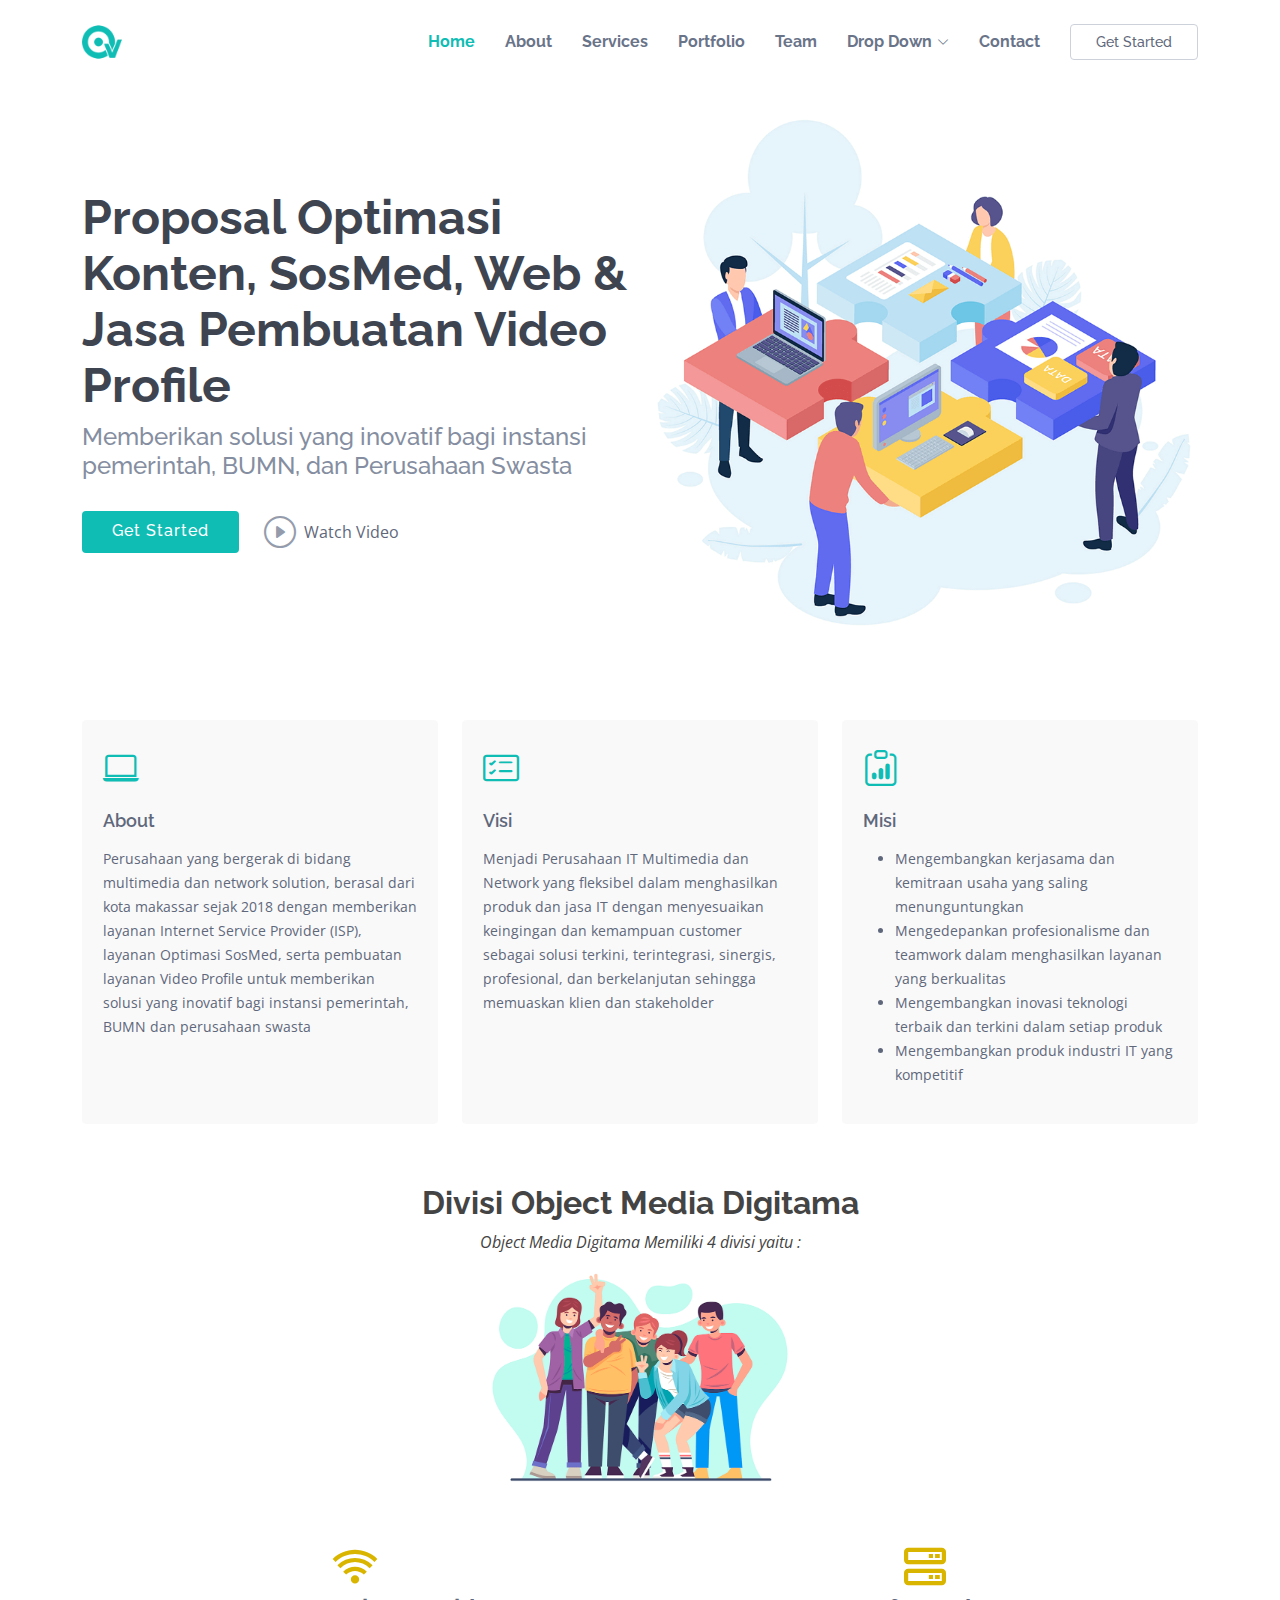
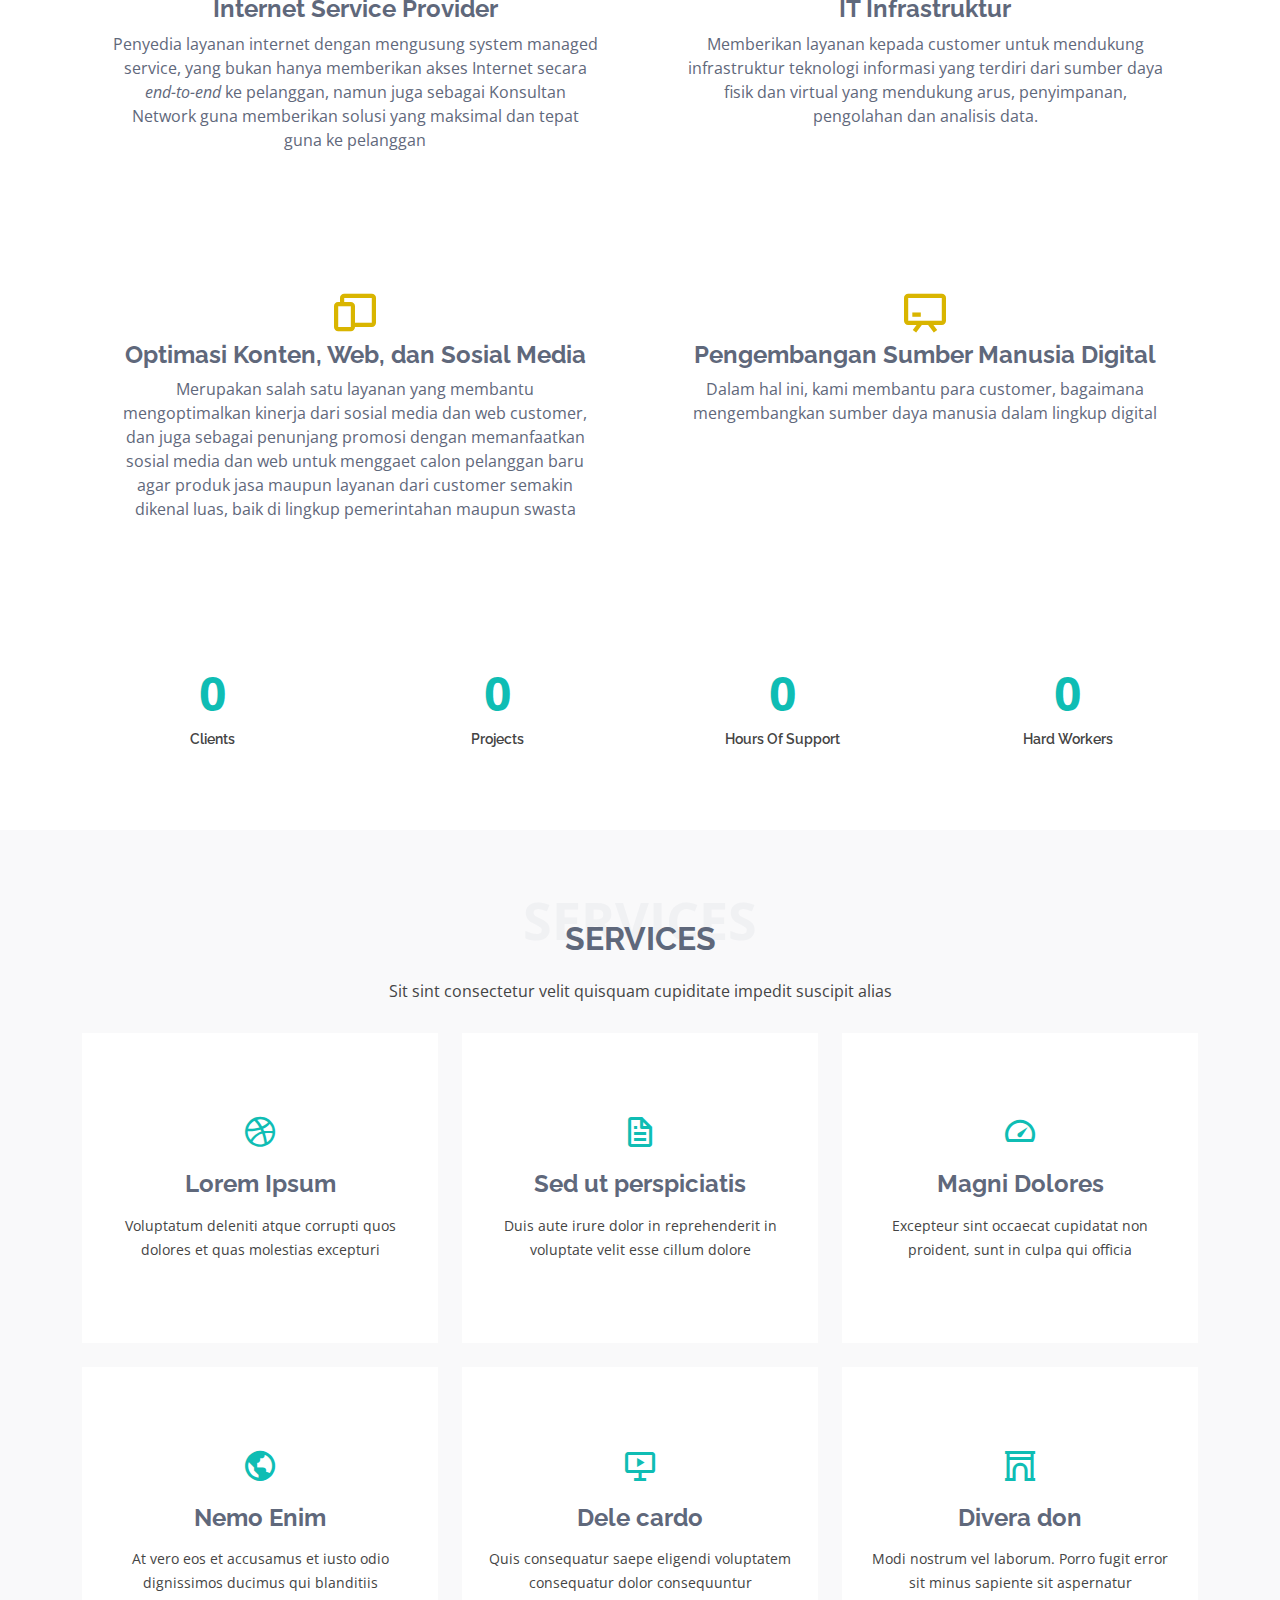
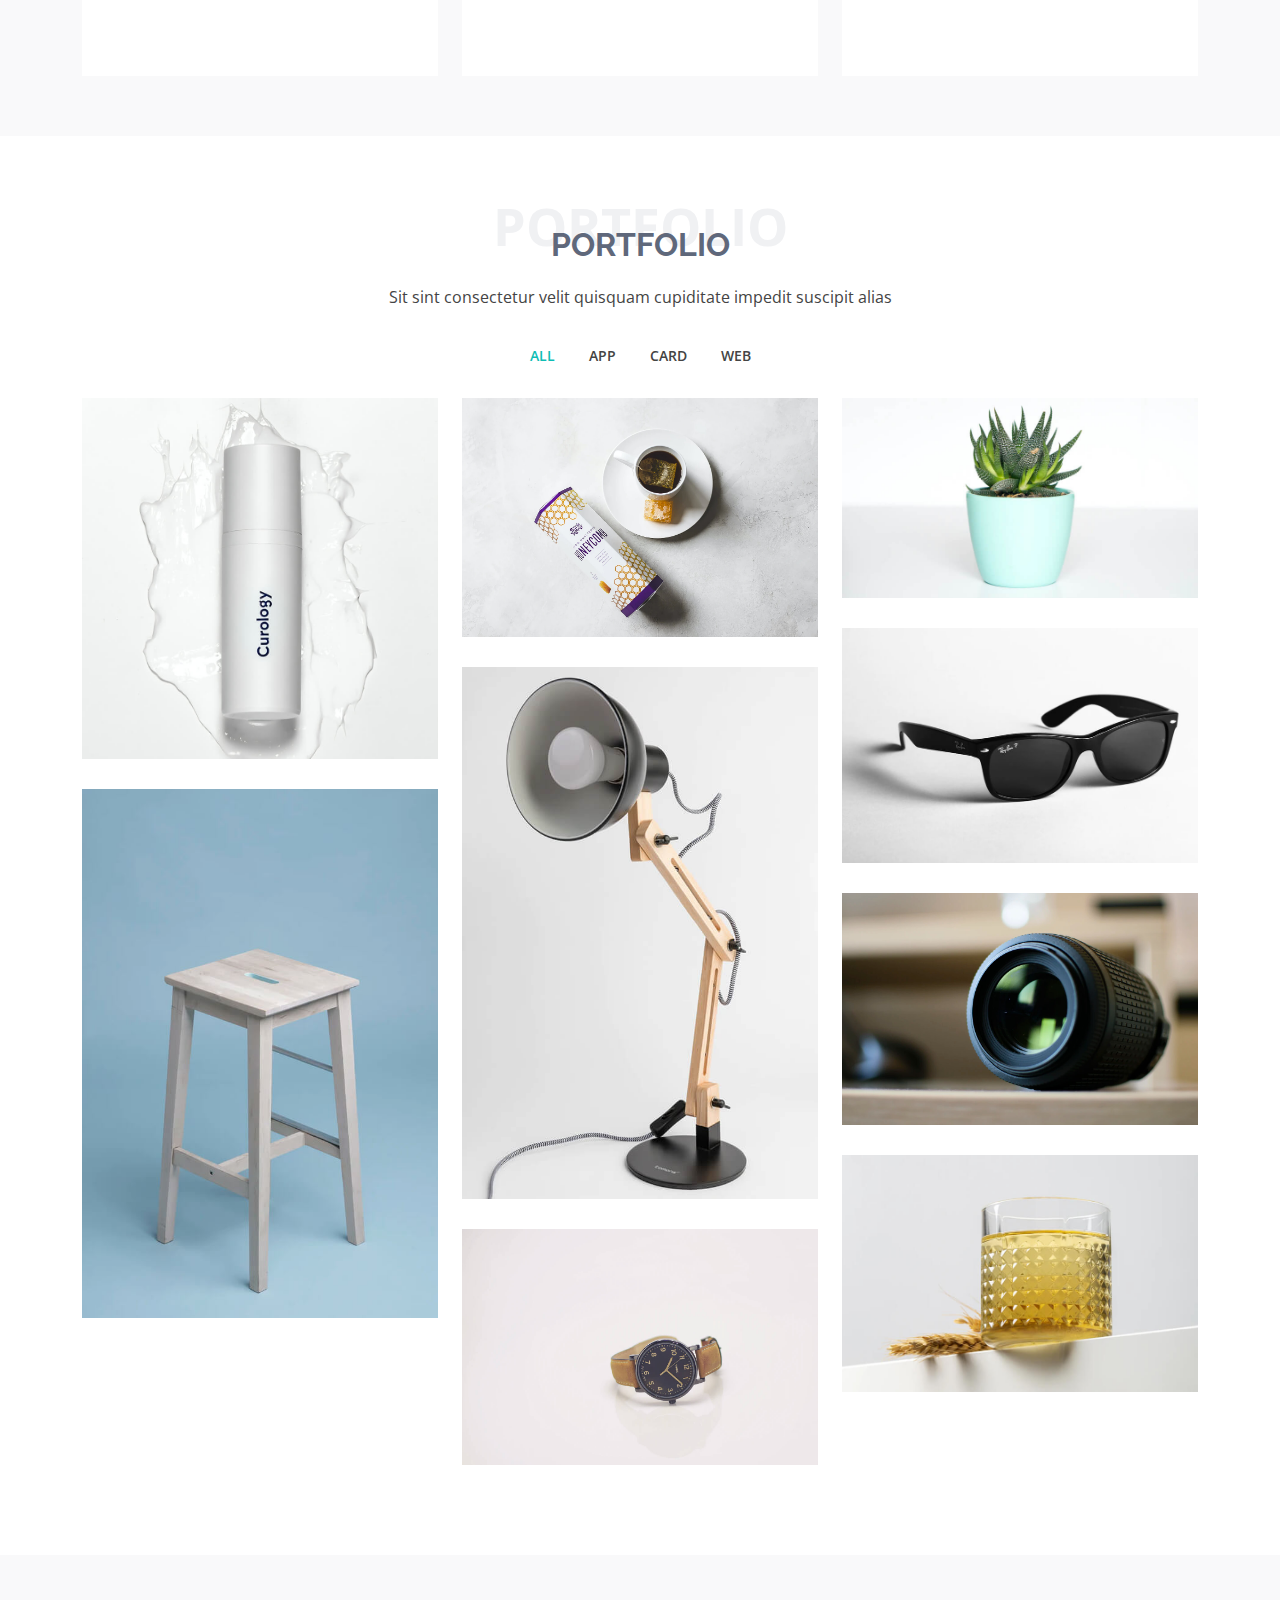
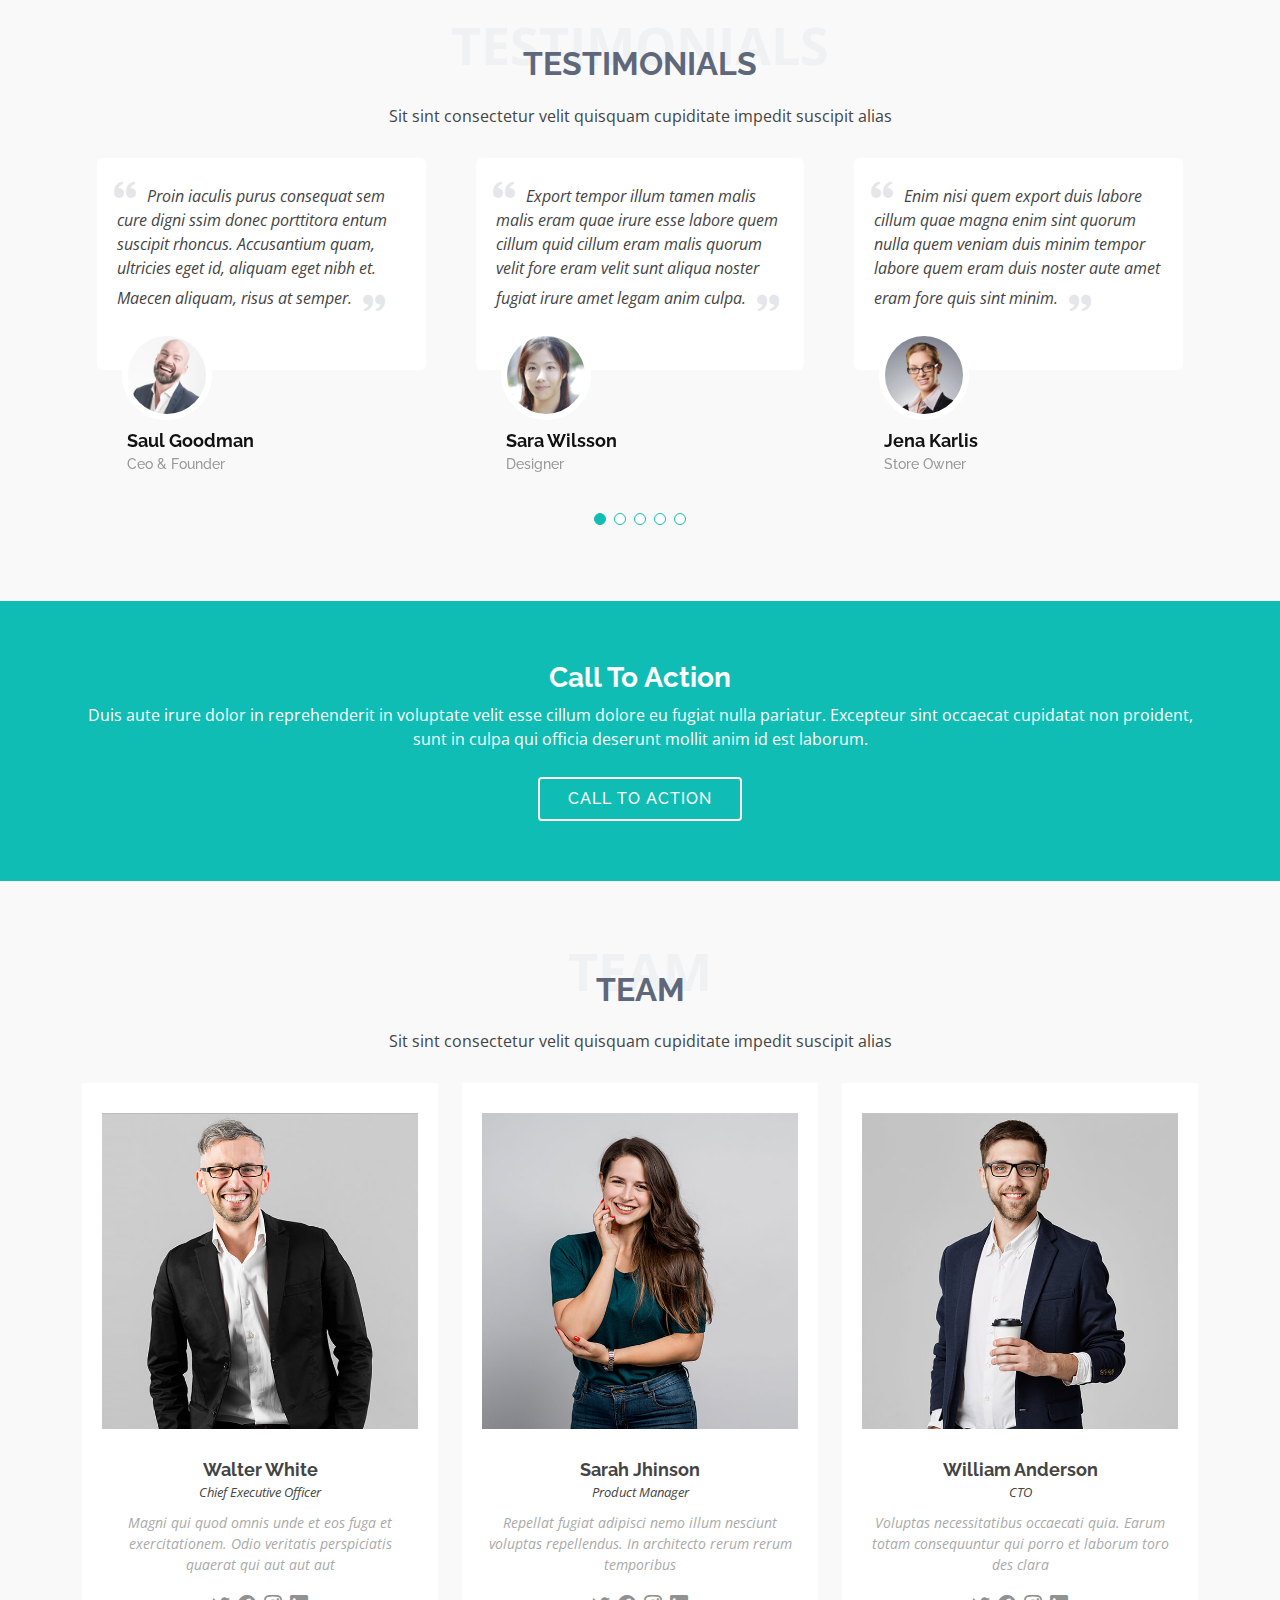
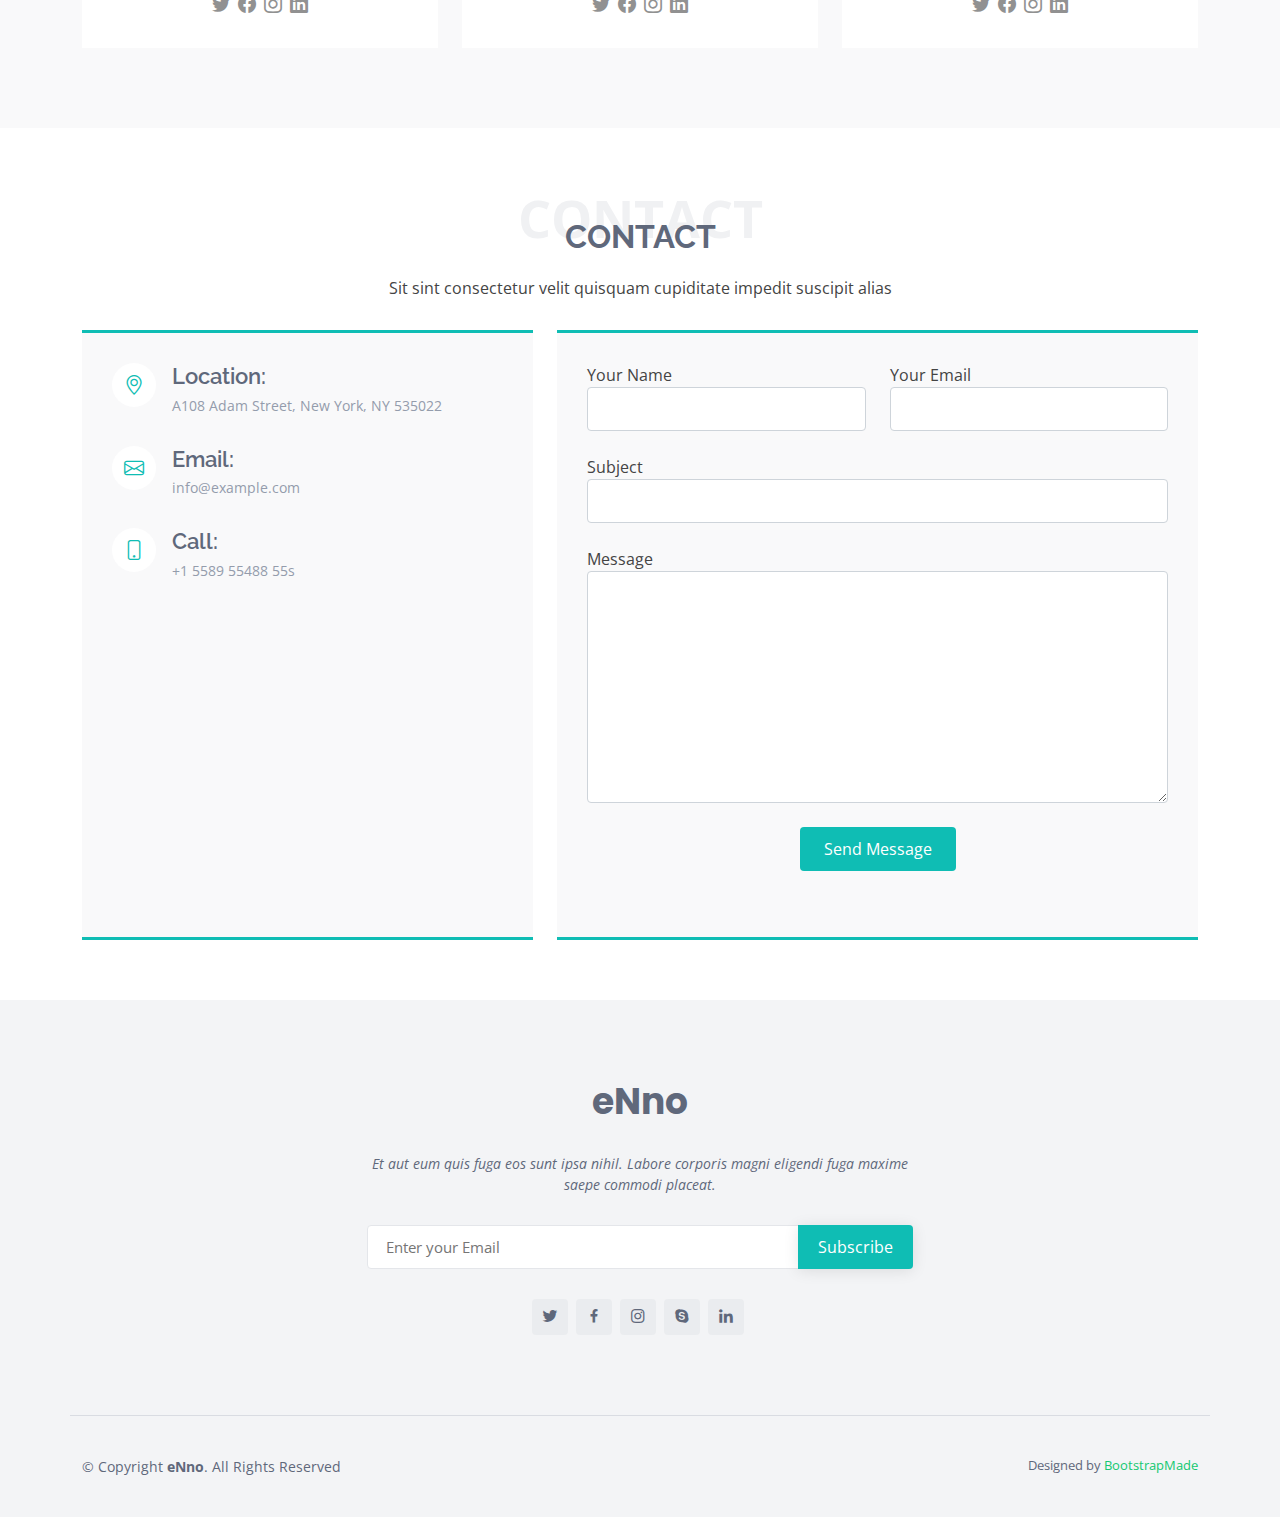
==== index.html @ 0a29369b "starting" ====
<!DOCTYPE html>
<html lang="en">

<head>
  <meta charset="utf-8">
  <meta content="width=device-width, initial-scale=1.0" name="viewport">

  <title>Object Media Digitama - Multimedia & Network Solution</title>
  <meta content="" name="description">
  <meta content="" name="keywords">

  <!-- Favicons -->
  <link href="assets/img/logoh.png" rel="icon">
  <link href="assets/img/logoh.png" rel="apple-touch-icon">

  <!-- Google Fonts -->
  <link href="https://fonts.googleapis.com/css?family=Open+Sans:300,300i,400,400i,600,600i,700,700i|Raleway:300,300i,400,400i,500,500i,600,600i,700,700i|Poppins:300,300i,400,400i,500,500i,600,600i,700,700i" rel="stylesheet">

  <!-- Vendor CSS Files -->
  <link href="assets/vendor/bootstrap/css/bootstrap.min.css" rel="stylesheet">
  <link href="assets/vendor/bootstrap-icons/bootstrap-icons.css" rel="stylesheet">
  <link href="assets/vendor/boxicons/css/boxicons.min.css" rel="stylesheet">
  <link href="assets/vendor/glightbox/css/glightbox.min.css" rel="stylesheet">
  <link href="assets/vendor/swiper/swiper-bundle.min.css" rel="stylesheet">

  <!-- Template Main CSS File -->
  <link href="assets/css/style.css" rel="stylesheet">

  <!-- =======================================================
  * Template Name: eNno - v4.9.0
  * Template URL: https://bootstrapmade.com/enno-free-simple-bootstrap-template/
  * Author: BootstrapMade.com
  * License: https://bootstrapmade.com/license/
  ======================================================== -->
</head>

<body>

  <!-- ======= Header ======= -->
  <header id="header" class="fixed-top">
    <div class="container d-flex align-items-center justify-content-between">

      <h1 class="logo"><a href="index.html"><img src="assets/img/logoh.png" alt=""></a></h1>
      <!-- Uncomment below if you prefer to use an image logo -->
      <!-- <a href="index.html" class="logo"><img src="assets/img/logo.png" alt="" class="img-fluid"></a>-->

      <nav id="navbar" class="navbar">
        <ul>
          <li><a class="nav-link scrollto active" href="#hero">Home</a></li>
          <li><a class="nav-link scrollto" href="#about">About</a></li>
          <li><a class="nav-link scrollto" href="#services">Services</a></li>
          <li><a class="nav-link scrollto " href="#portfolio">Portfolio</a></li>
          <li><a class="nav-link scrollto" href="#team">Team</a></li>
          <li class="dropdown"><a href="#"><span>Drop Down</span> <i class="bi bi-chevron-down"></i></a>
            <ul>
              <li><a href="#">Drop Down 1</a></li>
              <li class="dropdown"><a href="#"><span>Deep Drop Down</span> <i class="bi bi-chevron-right"></i></a>
                <ul>
                  <li><a href="#">Deep Drop Down 1</a></li>
                  <li><a href="#">Deep Drop Down 2</a></li>
                  <li><a href="#">Deep Drop Down 3</a></li>
                  <li><a href="#">Deep Drop Down 4</a></li>
                  <li><a href="#">Deep Drop Down 5</a></li>
                </ul>
              </li>
              <li><a href="#">Drop Down 2</a></li>
              <li><a href="#">Drop Down 3</a></li>
              <li><a href="#">Drop Down 4</a></li>
            </ul>
          </li>
          <li><a class="nav-link scrollto" href="#contact">Contact</a></li>
          <li><a class="getstarted scrollto" href="#about">Get Started</a></li>
        </ul>
        <i class="bi bi-list mobile-nav-toggle"></i>
      </nav><!-- .navbar -->

    </div>
  </header><!-- End Header -->

  <!-- ======= Hero Section ======= -->
  <section id="hero" class="d-flex align-items-center">

    <div class="container">
      <div class="row">
        <div class="col-lg-6 pt-5 pt-lg-0 order-2 order-lg-1 d-flex flex-column justify-content-center">
          <h1>Proposal Optimasi Konten, SosMed, Web & Jasa Pembuatan Video Profile</h1>
          <!-- <h2>We are team of talented designers making websites with Bootstrap</h2> -->
          <h2>Memberikan solusi yang inovatif bagi instansi pemerintah, BUMN, dan Perusahaan Swasta</h2>
          <div class="d-flex">
            <a href="#about" class="btn-get-started scrollto">Get Started</a>
            <a href="https://www.youtube.com/watch?v=8x4EpaXoBBw" class="glightbox btn-watch-video"><i class="bi bi-play-circle"></i><span>Watch Video</span></a>
          </div>
        </div>
        <div class="col-lg-6 order-1 order-lg-2 hero-img">
          <img src="assets/img/hero-img.png" class="img-fluid animated" alt="">
        </div>
      </div>
    </div>

  </section><!-- End Hero -->

  <main id="main">

    <!-- ======= Featured Services Section ======= -->
    <section id="featured-services" class="featured-services">
      <div class="container">

        <div class="row">
          <div class="col-lg-4 col-md-6">
            <div class="icon-box">
              <div class="icon"><i class="bi bi-laptop"></i></div>
              <h4 class="title"><a href="#">About</a></h4>
              <p class="description">Perusahaan yang bergerak di bidang multimedia dan network solution, berasal dari kota makassar sejak 2018 dengan memberikan layanan Internet Service Provider (ISP), layanan Optimasi SosMed, serta pembuatan layanan Video Profile untuk memberikan solusi yang inovatif bagi instansi pemerintah, BUMN dan perusahaan swasta</p>
            </div>
          </div>
          <div class="col-lg-4 col-md-6 mt-4 mt-md-0">
            <div class="icon-box">
              <div class="icon"><i class="bi bi-card-checklist"></i></div>
              <h4 class="title"><a href="#">Visi</a></h4>
              <p class="description">Menjadi Perusahaan IT Multimedia dan Network yang fleksibel dalam menghasilkan produk dan jasa IT dengan menyesuaikan keingingan dan kemampuan customer sebagai solusi terkini, terintegrasi, sinergis, profesional, dan berkelanjutan sehingga memuaskan klien dan stakeholder</p>
            </div>
          </div>
          <div class="col-lg-4 col-md-6 mt-4 mt-lg-0">
            <div class="icon-box">
              <div class="icon"><i class="bi bi-clipboard-data"></i></div>
              <h4 class="title"><a href="#">Misi</a></h4>
              <ul class="description">
                <li>Mengembangkan kerjasama dan kemitraan usaha yang saling menunguntungkan</li>
                <li>Mengedepankan profesionalisme dan teamwork dalam menghasilkan layanan yang berkualitas</li>
                <li>Mengembangkan inovasi teknologi terbaik dan terkini dalam setiap produk</li>
                <li>Mengembangkan produk industri IT yang kompetitif</li>
              </ul>
            </div>
          </div>
        </div>

      </div>
    </section><!-- End Featured Services Section -->

    <!-- ======= About Section ======= -->
    <section id="about" class="about">
      <div class="container">

        <h3>Divisi Object Media Digitama</h3>
        <p class="fst-italic">
          Object Media Digitama Memiliki 4 divisi yaitu : 
        </p>
        <img src="assets/img/about.png" class="img-fluid" alt="" width="300px">
       
        <div class="row">
          <div class="col-md-6 d-flex align-items-stretch">
            <div class="icon-box">
              <div class="icon"><i class='bx bx-wifi'></i></div>
              <h4>Internet Service Provider</h4>
              <p>Penyedia layanan internet dengan mengusung system managed service, yang bukan hanya memberikan akses Internet secara <i>end-to-end</i> ke pelanggan, namun juga sebagai Konsultan Network guna memberikan solusi yang maksimal dan tepat guna ke pelanggan</p>
            </div>
          </div>

          <div class="col-md-6 d-flex align-items-stretch">
            <div class="icon-box">
              <div class="icon"><i class='bx bx-server'></i></div>
              <h4>IT Infrastruktur</h4>
              <p>Memberikan layanan kepada customer untuk mendukung infrastruktur teknologi informasi yang terdiri dari sumber daya fisik dan virtual yang mendukung arus, penyimpanan, pengolahan dan analisis data.</p>
            </div>
          </div>

          <div class="col-md-6 d-flex align-items-stretch">
            <div class="icon-box">
              <div class="icon"><i class='bx bx-devices' ></i></div>
              <h4>Optimasi Konten, Web, dan Sosial Media</h4>
              <p>Merupakan salah satu layanan yang membantu mengoptimalkan kinerja dari sosial media dan web customer, dan juga sebagai penunjang promosi dengan memanfaatkan sosial media dan web untuk menggaet calon pelanggan baru agar produk jasa maupun layanan dari customer semakin dikenal luas, baik di lingkup pemerintahan maupun swasta</p>
            </div>
          </div>

          <div class="col-md-6 d-flex align-items-stretch">
            <div class="icon-box">
              <div class="icon"><i class='bx bx-chalkboard' ></i></div>
              <h4>Pengembangan Sumber Manusia Digital</h4>
              <p>Dalam hal ini, kami membantu para customer, bagaimana mengembangkan sumber daya manusia dalam lingkup digital</p>
            </div>
          </div>

        </div>

      </div>
    </section><!-- End About Section -->

    <!-- ======= Counts Section ======= -->
    <section id="counts" class="counts">
      <div class="container">

        <div class="row counters">

          <div class="col-lg-3 col-6 text-center">
            <span data-purecounter-start="0" data-purecounter-end="232" data-purecounter-duration="1" class="purecounter"></span>
            <p>Clients</p>
          </div>

          <div class="col-lg-3 col-6 text-center">
            <span data-purecounter-start="0" data-purecounter-end="521" data-purecounter-duration="1" class="purecounter"></span>
            <p>Projects</p>
          </div>

          <div class="col-lg-3 col-6 text-center">
            <span data-purecounter-start="0" data-purecounter-end="1463" data-purecounter-duration="1" class="purecounter"></span>
            <p>Hours Of Support</p>
          </div>

          <div class="col-lg-3 col-6 text-center">
            <span data-purecounter-start="0" data-purecounter-end="15" data-purecounter-duration="1" class="purecounter"></span>
            <p>Hard Workers</p>
          </div>

        </div>

      </div>
    </section><!-- End Counts Section -->

    <!-- ======= Services Section ======= -->
    <section id="services" class="services section-bg">
      <div class="container">

        <div class="section-title">
          <span>Services</span>
          <h2>Services</h2>
          <p>Sit sint consectetur velit quisquam cupiditate impedit suscipit alias</p>
        </div>

        <div class="row">
          <div class="col-lg-4 col-md-6 d-flex align-items-stretch">
            <div class="icon-box">
              <div class="icon"><i class="bx bxl-dribbble"></i></div>
              <h4><a href="">Lorem Ipsum</a></h4>
              <p>Voluptatum deleniti atque corrupti quos dolores et quas molestias excepturi</p>
            </div>
          </div>

          <div class="col-lg-4 col-md-6 d-flex align-items-stretch mt-4 mt-md-0">
            <div class="icon-box">
              <div class="icon"><i class="bx bx-file"></i></div>
              <h4><a href="">Sed ut perspiciatis</a></h4>
              <p>Duis aute irure dolor in reprehenderit in voluptate velit esse cillum dolore</p>
            </div>
          </div>

          <div class="col-lg-4 col-md-6 d-flex align-items-stretch mt-4 mt-lg-0">
            <div class="icon-box">
              <div class="icon"><i class="bx bx-tachometer"></i></div>
              <h4><a href="">Magni Dolores</a></h4>
              <p>Excepteur sint occaecat cupidatat non proident, sunt in culpa qui officia</p>
            </div>
          </div>

          <div class="col-lg-4 col-md-6 d-flex align-items-stretch mt-4">
            <div class="icon-box">
              <div class="icon"><i class="bx bx-world"></i></div>
              <h4><a href="">Nemo Enim</a></h4>
              <p>At vero eos et accusamus et iusto odio dignissimos ducimus qui blanditiis</p>
            </div>
          </div>

          <div class="col-lg-4 col-md-6 d-flex align-items-stretch mt-4">
            <div class="icon-box">
              <div class="icon"><i class="bx bx-slideshow"></i></div>
              <h4><a href="">Dele cardo</a></h4>
              <p>Quis consequatur saepe eligendi voluptatem consequatur dolor consequuntur</p>
            </div>
          </div>

          <div class="col-lg-4 col-md-6 d-flex align-items-stretch mt-4">
            <div class="icon-box">
              <div class="icon"><i class="bx bx-arch"></i></div>
              <h4><a href="">Divera don</a></h4>
              <p>Modi nostrum vel laborum. Porro fugit error sit minus sapiente sit aspernatur</p>
            </div>
          </div>

        </div>

      </div>
    </section><!-- End Services Section -->

    <!-- ======= Portfolio Section ======= -->
    <section id="portfolio" class="portfolio">
      <div class="container">

        <div class="section-title">
          <span>Portfolio</span>
          <h2>Portfolio</h2>
          <p>Sit sint consectetur velit quisquam cupiditate impedit suscipit alias</p>
        </div>

        <div class="row">
          <div class="col-lg-12 d-flex justify-content-center">
            <ul id="portfolio-flters">
              <li data-filter="*" class="filter-active">All</li>
              <li data-filter=".filter-app">App</li>
              <li data-filter=".filter-card">Card</li>
              <li data-filter=".filter-web">Web</li>
            </ul>
          </div>
        </div>

        <div class="row portfolio-container">

          <div class="col-lg-4 col-md-6 portfolio-item filter-app">
            <img src="assets/img/portfolio/portfolio-1.jpg" class="img-fluid" alt="">
            <div class="portfolio-info">
              <h4>App 1</h4>
              <p>App</p>
              <a href="assets/img/portfolio/portfolio-1.jpg" data-gallery="portfolioGallery" class="portfolio-lightbox preview-link" title="App 1"><i class="bx bx-plus"></i></a>
              <a href="portfolio-details.html" class="details-link" title="More Details"><i class="bx bx-link"></i></a>
            </div>
          </div>

          <div class="col-lg-4 col-md-6 portfolio-item filter-web">
            <img src="assets/img/portfolio/portfolio-2.jpg" class="img-fluid" alt="">
            <div class="portfolio-info">
              <h4>Web 3</h4>
              <p>Web</p>
              <a href="assets/img/portfolio/portfolio-2.jpg" data-gallery="portfolioGallery" class="portfolio-lightbox preview-link" title="Web 3"><i class="bx bx-plus"></i></a>
              <a href="portfolio-details.html" class="details-link" title="More Details"><i class="bx bx-link"></i></a>
            </div>
          </div>

          <div class="col-lg-4 col-md-6 portfolio-item filter-app">
            <img src="assets/img/portfolio/portfolio-3.jpg" class="img-fluid" alt="">
            <div class="portfolio-info">
              <h4>App 2</h4>
              <p>App</p>
              <a href="assets/img/portfolio/portfolio-3.jpg" data-gallery="portfolioGallery" class="portfolio-lightbox preview-link" title="App 2"><i class="bx bx-plus"></i></a>
              <a href="portfolio-details.html" class="details-link" title="More Details"><i class="bx bx-link"></i></a>
            </div>
          </div>

          <div class="col-lg-4 col-md-6 portfolio-item filter-card">
            <img src="assets/img/portfolio/portfolio-4.jpg" class="img-fluid" alt="">
            <div class="portfolio-info">
              <h4>Card 2</h4>
              <p>Card</p>
              <a href="assets/img/portfolio/portfolio-4.jpg" data-gallery="portfolioGallery" class="portfolio-lightbox preview-link" title="Card 2"><i class="bx bx-plus"></i></a>
              <a href="portfolio-details.html" class="details-link" title="More Details"><i class="bx bx-link"></i></a>
            </div>
          </div>

          <div class="col-lg-4 col-md-6 portfolio-item filter-web">
            <img src="assets/img/portfolio/portfolio-5.jpg" class="img-fluid" alt="">
            <div class="portfolio-info">
              <h4>Web 2</h4>
              <p>Web</p>
              <a href="assets/img/portfolio/portfolio-5.jpg" data-gallery="portfolioGallery" class="portfolio-lightbox preview-link" title="Web 2"><i class="bx bx-plus"></i></a>
              <a href="portfolio-details.html" class="details-link" title="More Details"><i class="bx bx-link"></i></a>
            </div>
          </div>

          <div class="col-lg-4 col-md-6 portfolio-item filter-app">
            <img src="assets/img/portfolio/portfolio-6.jpg" class="img-fluid" alt="">
            <div class="portfolio-info">
              <h4>App 3</h4>
              <p>App</p>
              <a href="assets/img/portfolio/portfolio-6.jpg" data-gallery="portfolioGallery" class="portfolio-lightbox preview-link" title="App 3"><i class="bx bx-plus"></i></a>
              <a href="portfolio-details.html" class="details-link" title="More Details"><i class="bx bx-link"></i></a>
            </div>
          </div>

          <div class="col-lg-4 col-md-6 portfolio-item filter-card">
            <img src="assets/img/portfolio/portfolio-7.jpg" class="img-fluid" alt="">
            <div class="portfolio-info">
              <h4>Card 1</h4>
              <p>Card</p>
              <a href="assets/img/portfolio/portfolio-7.jpg" data-gallery="portfolioGallery" class="portfolio-lightbox preview-link" title="Card 1"><i class="bx bx-plus"></i></a>
              <a href="portfolio-details.html" class="details-link" title="More Details"><i class="bx bx-link"></i></a>
            </div>
          </div>

          <div class="col-lg-4 col-md-6 portfolio-item filter-card">
            <img src="assets/img/portfolio/portfolio-8.jpg" class="img-fluid" alt="">
            <div class="portfolio-info">
              <h4>Card 3</h4>
              <p>Card</p>
              <a href="assets/img/portfolio/portfolio-8.jpg" data-gallery="portfolioGallery" class="portfolio-lightbox preview-link" title="Card 3"><i class="bx bx-plus"></i></a>
              <a href="portfolio-details.html" class="details-link" title="More Details"><i class="bx bx-link"></i></a>
            </div>
          </div>

          <div class="col-lg-4 col-md-6 portfolio-item filter-web">
            <img src="assets/img/portfolio/portfolio-9.jpg" class="img-fluid" alt="">
            <div class="portfolio-info">
              <h4>Web 3</h4>
              <p>Web</p>
              <a href="assets/img/portfolio/portfolio-9.jpg" data-gallery="portfolioGallery" class="portfolio-lightbox preview-link" title="Web 3"><i class="bx bx-plus"></i></a>
              <a href="portfolio-details.html" class="details-link" title="More Details"><i class="bx bx-link"></i></a>
            </div>
          </div>

        </div>

      </div>
    </section><!-- End Portfolio Section -->

    <!-- ======= Testimonials Section ======= -->
    <section id="testimonials" class="testimonials section-bg">
      <div class="container">

        <div class="section-title">
          <span>Testimonials</span>
          <h2>Testimonials</h2>
          <p>Sit sint consectetur velit quisquam cupiditate impedit suscipit alias</p>
        </div>

        <div class="testimonials-slider swiper" data-aos="fade-up" data-aos-delay="100">
          <div class="swiper-wrapper">

            <div class="swiper-slide">
              <div class="testimonial-item">
                <p>
                  <i class="bx bxs-quote-alt-left quote-icon-left"></i>
                  Proin iaculis purus consequat sem cure digni ssim donec porttitora entum suscipit rhoncus. Accusantium quam, ultricies eget id, aliquam eget nibh et. Maecen aliquam, risus at semper.
                  <i class="bx bxs-quote-alt-right quote-icon-right"></i>
                </p>
                <img src="assets/img/testimonials/testimonials-1.jpg" class="testimonial-img" alt="">
                <h3>Saul Goodman</h3>
                <h4>Ceo &amp; Founder</h4>
              </div>
            </div><!-- End testimonial item -->

            <div class="swiper-slide">
              <div class="testimonial-item">
                <p>
                  <i class="bx bxs-quote-alt-left quote-icon-left"></i>
                  Export tempor illum tamen malis malis eram quae irure esse labore quem cillum quid cillum eram malis quorum velit fore eram velit sunt aliqua noster fugiat irure amet legam anim culpa.
                  <i class="bx bxs-quote-alt-right quote-icon-right"></i>
                </p>
                <img src="assets/img/testimonials/testimonials-2.jpg" class="testimonial-img" alt="">
                <h3>Sara Wilsson</h3>
                <h4>Designer</h4>
              </div>
            </div><!-- End testimonial item -->

            <div class="swiper-slide">
              <div class="testimonial-item">
                <p>
                  <i class="bx bxs-quote-alt-left quote-icon-left"></i>
                  Enim nisi quem export duis labore cillum quae magna enim sint quorum nulla quem veniam duis minim tempor labore quem eram duis noster aute amet eram fore quis sint minim.
                  <i class="bx bxs-quote-alt-right quote-icon-right"></i>
                </p>
                <img src="assets/img/testimonials/testimonials-3.jpg" class="testimonial-img" alt="">
                <h3>Jena Karlis</h3>
                <h4>Store Owner</h4>
              </div>
            </div><!-- End testimonial item -->

            <div class="swiper-slide">
              <div class="testimonial-item">
                <p>
                  <i class="bx bxs-quote-alt-left quote-icon-left"></i>
                  Fugiat enim eram quae cillum dolore dolor amet nulla culpa multos export minim fugiat minim velit minim dolor enim duis veniam ipsum anim magna sunt elit fore quem dolore labore illum veniam.
                  <i class="bx bxs-quote-alt-right quote-icon-right"></i>
                </p>
                <img src="assets/img/testimonials/testimonials-4.jpg" class="testimonial-img" alt="">
                <h3>Matt Brandon</h3>
                <h4>Freelancer</h4>
              </div>
            </div><!-- End testimonial item -->

            <div class="swiper-slide">
              <div class="testimonial-item">
                <p>
                  <i class="bx bxs-quote-alt-left quote-icon-left"></i>
                  Quis quorum aliqua sint quem legam fore sunt eram irure aliqua veniam tempor noster veniam enim culpa labore duis sunt culpa nulla illum cillum fugiat legam esse veniam culpa fore nisi cillum quid.
                  <i class="bx bxs-quote-alt-right quote-icon-right"></i>
                </p>
                <img src="assets/img/testimonials/testimonials-5.jpg" class="testimonial-img" alt="">
                <h3>John Larson</h3>
                <h4>Entrepreneur</h4>
              </div>
            </div><!-- End testimonial item -->

          </div>
          <div class="swiper-pagination"></div>
        </div>

      </div>
    </section><!-- End Testimonials Section -->

    <!-- ======= Cta Section ======= -->
    <section id="cta" class="cta">
      <div class="container">

        <div class="text-center">
          <h3>Call To Action</h3>
          <p> Duis aute irure dolor in reprehenderit in voluptate velit esse cillum dolore eu fugiat nulla pariatur. Excepteur sint occaecat cupidatat non proident, sunt in culpa qui officia deserunt mollit anim id est laborum.</p>
          <a class="cta-btn" href="#">Call To Action</a>
        </div>

      </div>
    </section><!-- End Cta Section -->

    <!-- ======= Team Section ======= -->
    <section id="team" class="team section-bg">
      <div class="container">

        <div class="section-title">
          <span>Team</span>
          <h2>Team</h2>
          <p>Sit sint consectetur velit quisquam cupiditate impedit suscipit alias</p>
        </div>

        <div class="row">
          <div class="col-lg-4 col-md-6 d-flex align-items-stretch">
            <div class="member">
              <img src="assets/img/team/team-1.jpg" alt="">
              <h4>Walter White</h4>
              <span>Chief Executive Officer</span>
              <p>
                Magni qui quod omnis unde et eos fuga et exercitationem. Odio veritatis perspiciatis quaerat qui aut aut aut
              </p>
              <div class="social">
                <a href=""><i class="bi bi-twitter"></i></a>
                <a href=""><i class="bi bi-facebook"></i></a>
                <a href=""><i class="bi bi-instagram"></i></a>
                <a href=""><i class="bi bi-linkedin"></i></a>
              </div>
            </div>
          </div>

          <div class="col-lg-4 col-md-6 d-flex align-items-stretch">
            <div class="member">
              <img src="assets/img/team/team-2.jpg" alt="">
              <h4>Sarah Jhinson</h4>
              <span>Product Manager</span>
              <p>
                Repellat fugiat adipisci nemo illum nesciunt voluptas repellendus. In architecto rerum rerum temporibus
              </p>
              <div class="social">
                <a href=""><i class="bi bi-twitter"></i></a>
                <a href=""><i class="bi bi-facebook"></i></a>
                <a href=""><i class="bi bi-instagram"></i></a>
                <a href=""><i class="bi bi-linkedin"></i></a>
              </div>
            </div>
          </div>

          <div class="col-lg-4 col-md-6 d-flex align-items-stretch">
            <div class="member">
              <img src="assets/img/team/team-3.jpg" alt="">
              <h4>William Anderson</h4>
              <span>CTO</span>
              <p>
                Voluptas necessitatibus occaecati quia. Earum totam consequuntur qui porro et laborum toro des clara
              </p>
              <div class="social">
                <a href=""><i class="bi bi-twitter"></i></a>
                <a href=""><i class="bi bi-facebook"></i></a>
                <a href=""><i class="bi bi-instagram"></i></a>
                <a href=""><i class="bi bi-linkedin"></i></a>
              </div>
            </div>
          </div>

        </div>

      </div>
    </section><!-- End Team Section -->

    <!-- ======= Contact Section ======= -->
    <section id="contact" class="contact">
      <div class="container">

        <div class="section-title">
          <span>Contact</span>
          <h2>Contact</h2>
          <p>Sit sint consectetur velit quisquam cupiditate impedit suscipit alias</p>
        </div>

        <div class="row">

          <div class="col-lg-5 d-flex align-items-stretch">
            <div class="info">
              <div class="address">
                <i class="bi bi-geo-alt"></i>
                <h4>Location:</h4>
                <p>A108 Adam Street, New York, NY 535022</p>
              </div>

              <div class="email">
                <i class="bi bi-envelope"></i>
                <h4>Email:</h4>
                <p>info@example.com</p>
              </div>

              <div class="phone">
                <i class="bi bi-phone"></i>
                <h4>Call:</h4>
                <p>+1 5589 55488 55s</p>
              </div>

              <iframe src="https://www.google.com/maps/embed?pb=!1m14!1m8!1m3!1d12097.433213460943!2d-74.0062269!3d40.7101282!3m2!1i1024!2i768!4f13.1!3m3!1m2!1s0x0%3A0xb89d1fe6bc499443!2sDowntown+Conference+Center!5e0!3m2!1smk!2sbg!4v1539943755621" frameborder="0" style="border:0; width: 100%; height: 290px;" allowfullscreen></iframe>
            </div>

          </div>

          <div class="col-lg-7 mt-5 mt-lg-0 d-flex align-items-stretch">
            <form action="forms/contact.php" method="post" role="form" class="php-email-form">
              <div class="row">
                <div class="form-group col-md-6">
                  <label for="name">Your Name</label>
                  <input type="text" name="name" class="form-control" id="name" required>
                </div>
                <div class="form-group col-md-6 mt-3 mt-md-0">
                  <label for="name">Your Email</label>
                  <input type="email" class="form-control" name="email" id="email" required>
                </div>
              </div>
              <div class="form-group mt-3">
                <label for="name">Subject</label>
                <input type="text" class="form-control" name="subject" id="subject" required>
              </div>
              <div class="form-group mt-3">
                <label for="name">Message</label>
                <textarea class="form-control" name="message" rows="10" required></textarea>
              </div>
              <div class="my-3">
                <div class="loading">Loading</div>
                <div class="error-message"></div>
                <div class="sent-message">Your message has been sent. Thank you!</div>
              </div>
              <div class="text-center"><button type="submit">Send Message</button></div>
            </form>
          </div>

        </div>

      </div>
    </section><!-- End Contact Section -->

  </main><!-- End #main -->

  <!-- ======= Footer ======= -->
  <footer id="footer">

    <div class="footer-top">

      <div class="container">

        <div class="row  justify-content-center">
          <div class="col-lg-6">
            <h3>eNno</h3>
            <p>Et aut eum quis fuga eos sunt ipsa nihil. Labore corporis magni eligendi fuga maxime saepe commodi placeat.</p>
          </div>
        </div>

        <div class="row footer-newsletter justify-content-center">
          <div class="col-lg-6">
            <form action="" method="post">
              <input type="email" name="email" placeholder="Enter your Email"><input type="submit" value="Subscribe">
            </form>
          </div>
        </div>

        <div class="social-links">
          <a href="#" class="twitter"><i class="bx bxl-twitter"></i></a>
          <a href="#" class="facebook"><i class="bx bxl-facebook"></i></a>
          <a href="#" class="instagram"><i class="bx bxl-instagram"></i></a>
          <a href="#" class="google-plus"><i class="bx bxl-skype"></i></a>
          <a href="#" class="linkedin"><i class="bx bxl-linkedin"></i></a>
        </div>

      </div>
    </div>

    <div class="container footer-bottom clearfix">
      <div class="copyright">
        &copy; Copyright <strong><span>eNno</span></strong>. All Rights Reserved
      </div>
      <div class="credits">
        <!-- All the links in the footer should remain intact. -->
        <!-- You can delete the links only if you purchased the pro version. -->
        <!-- Licensing information: https://bootstrapmade.com/license/ -->
        <!-- Purchase the pro version with working PHP/AJAX contact form: https://bootstrapmade.com/enno-free-simple-bootstrap-template/ -->
        Designed by <a href="https://bootstrapmade.com/">BootstrapMade</a>
      </div>
    </div>
  </footer><!-- End Footer -->

  <a href="#" class="back-to-top d-flex align-items-center justify-content-center"><i class="bi bi-arrow-up-short"></i></a>

  <!-- Vendor JS Files -->
  <script src="assets/vendor/purecounter/purecounter_vanilla.js"></script>
  <script src="assets/vendor/bootstrap/js/bootstrap.bundle.min.js"></script>
  <script src="assets/vendor/glightbox/js/glightbox.min.js"></script>
  <script src="assets/vendor/isotope-layout/isotope.pkgd.min.js"></script>
  <script src="assets/vendor/swiper/swiper-bundle.min.js"></script>
  <script src="assets/vendor/php-email-form/validate.js"></script>

  <!-- Template Main JS File -->
  <script src="assets/js/main.js"></script>

</body>

</html>
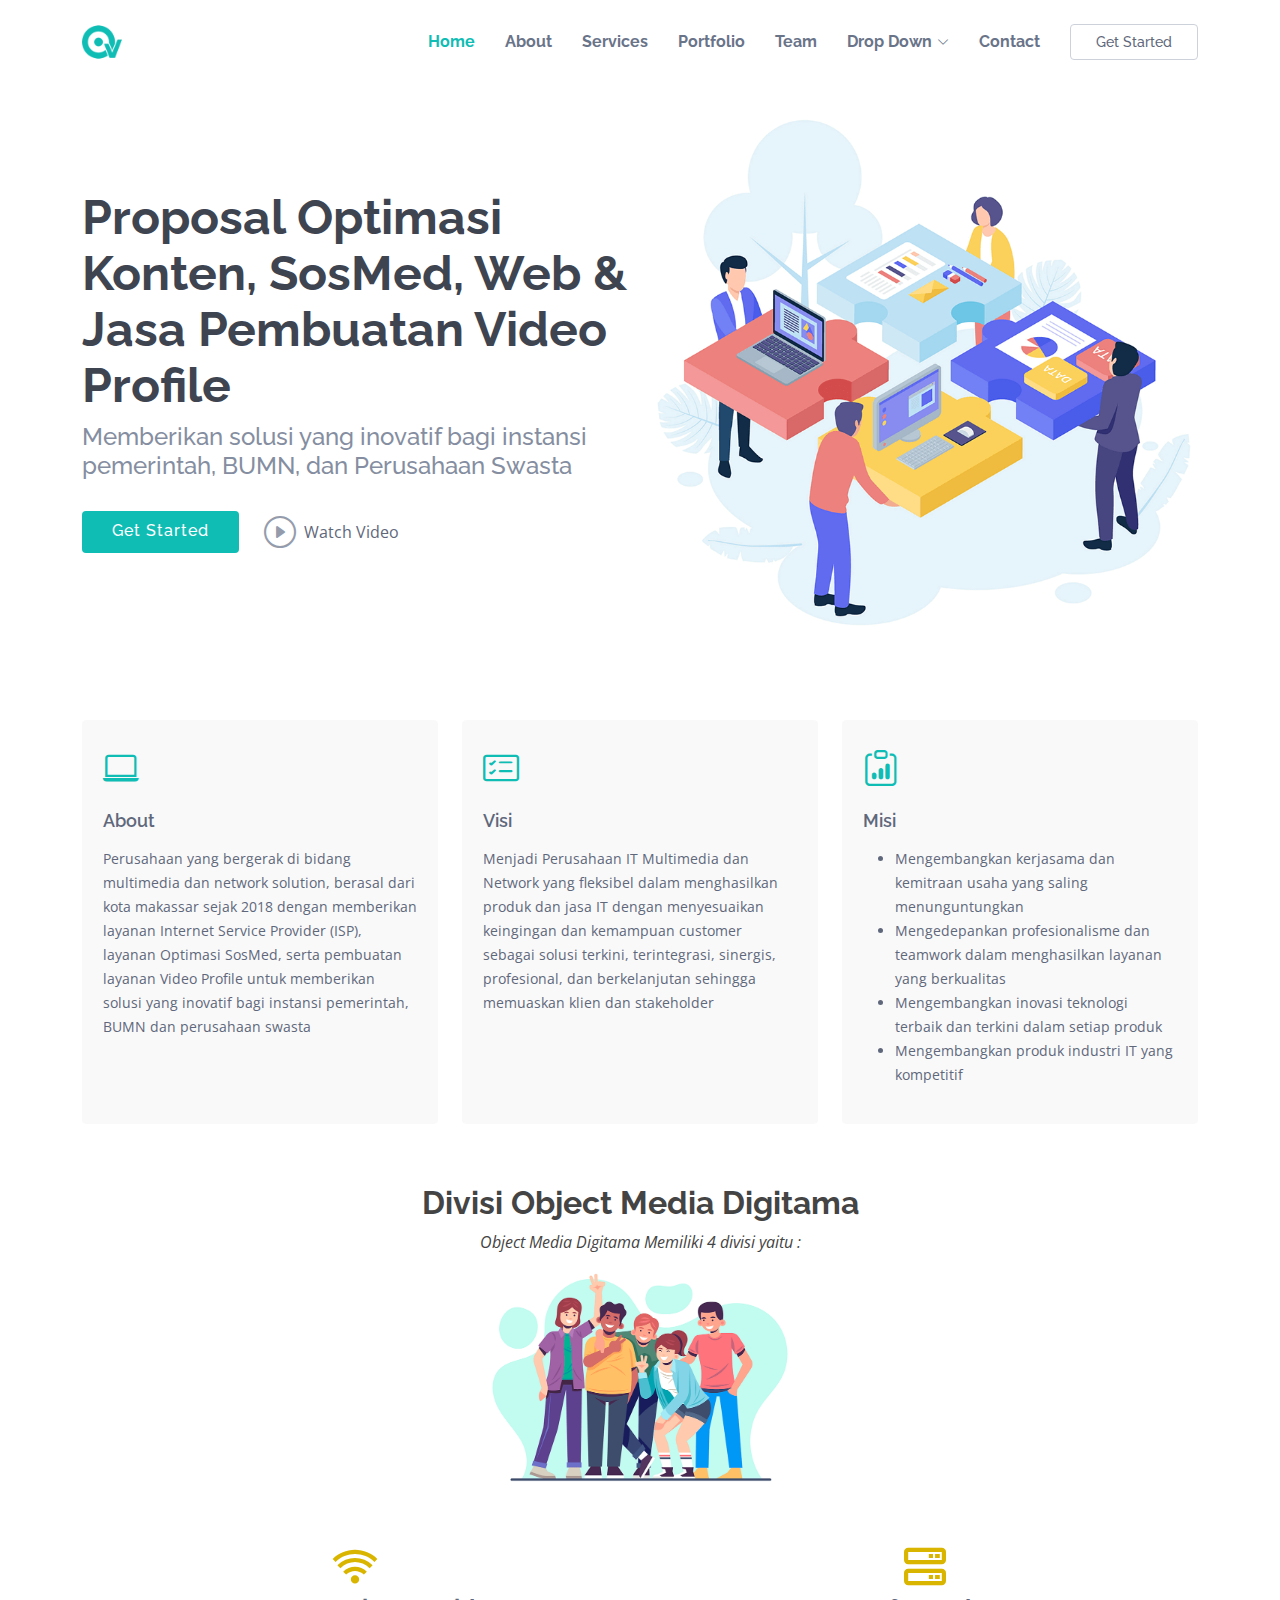
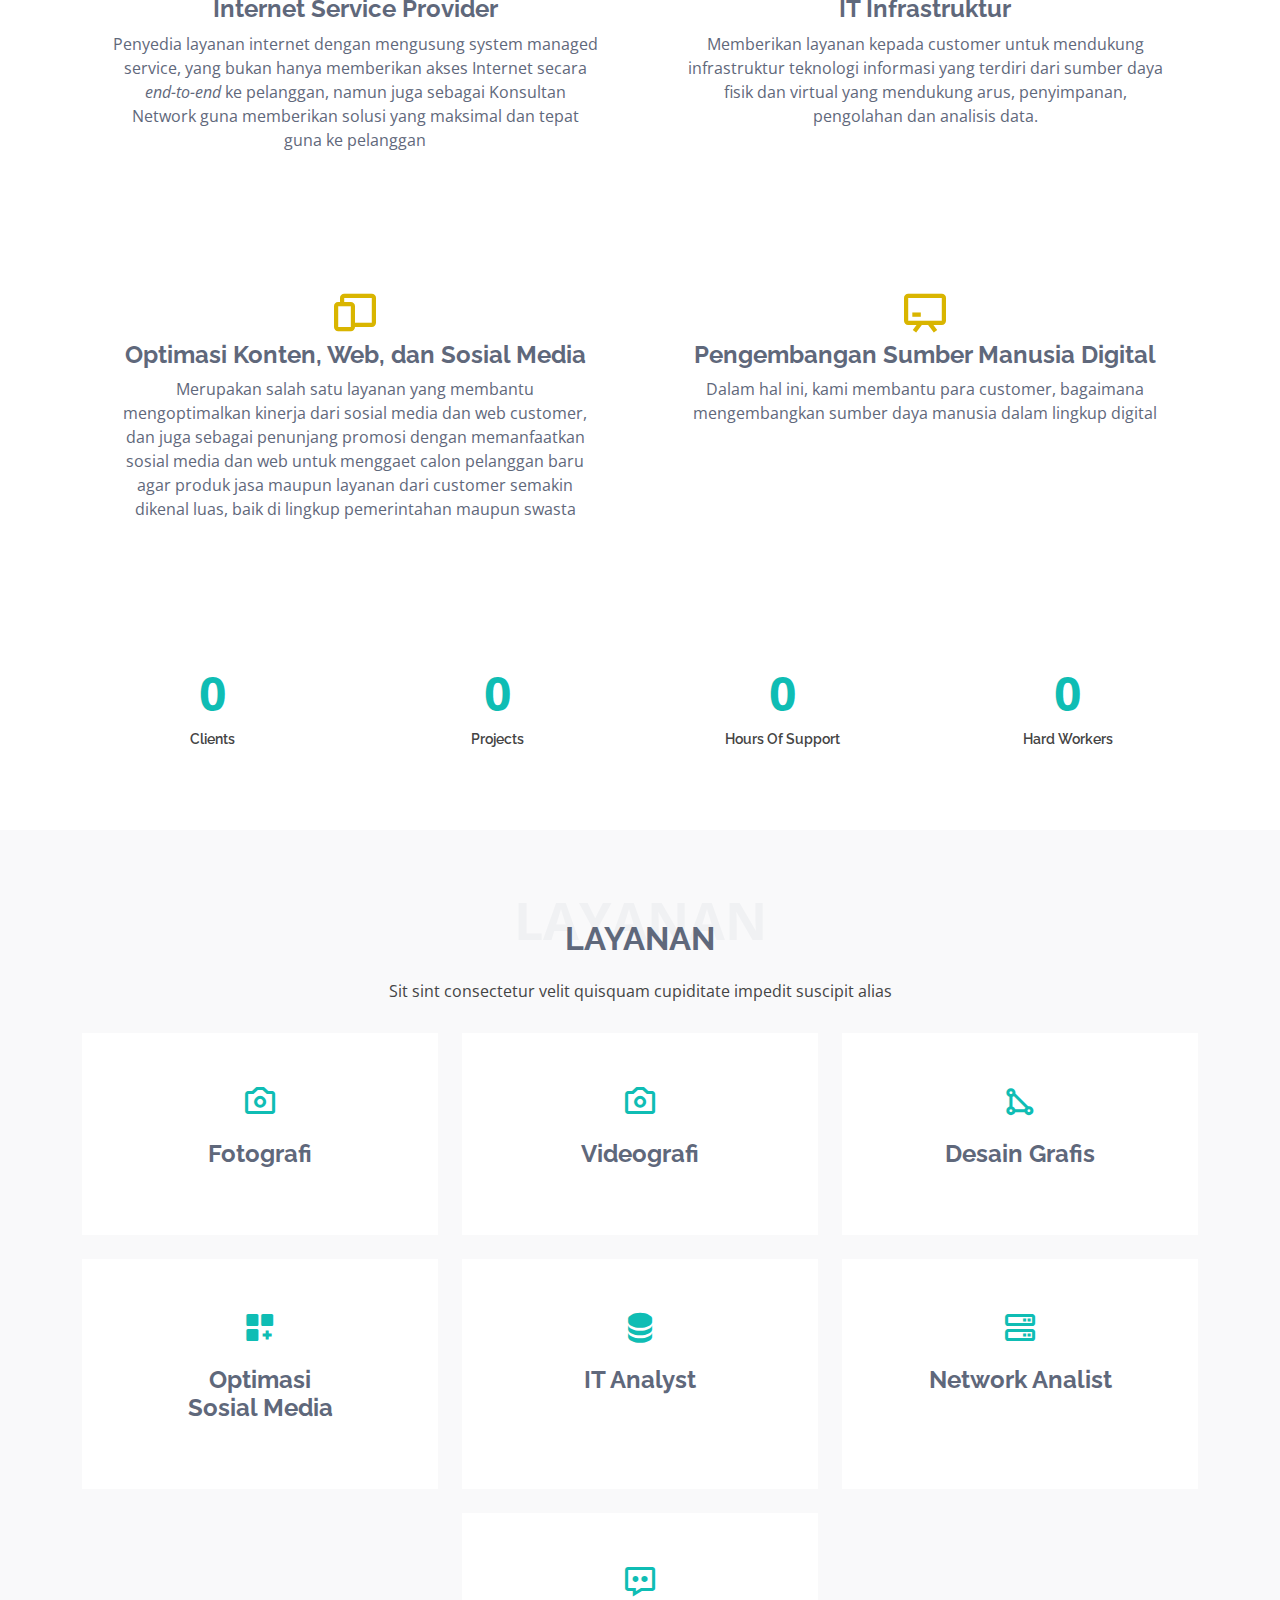
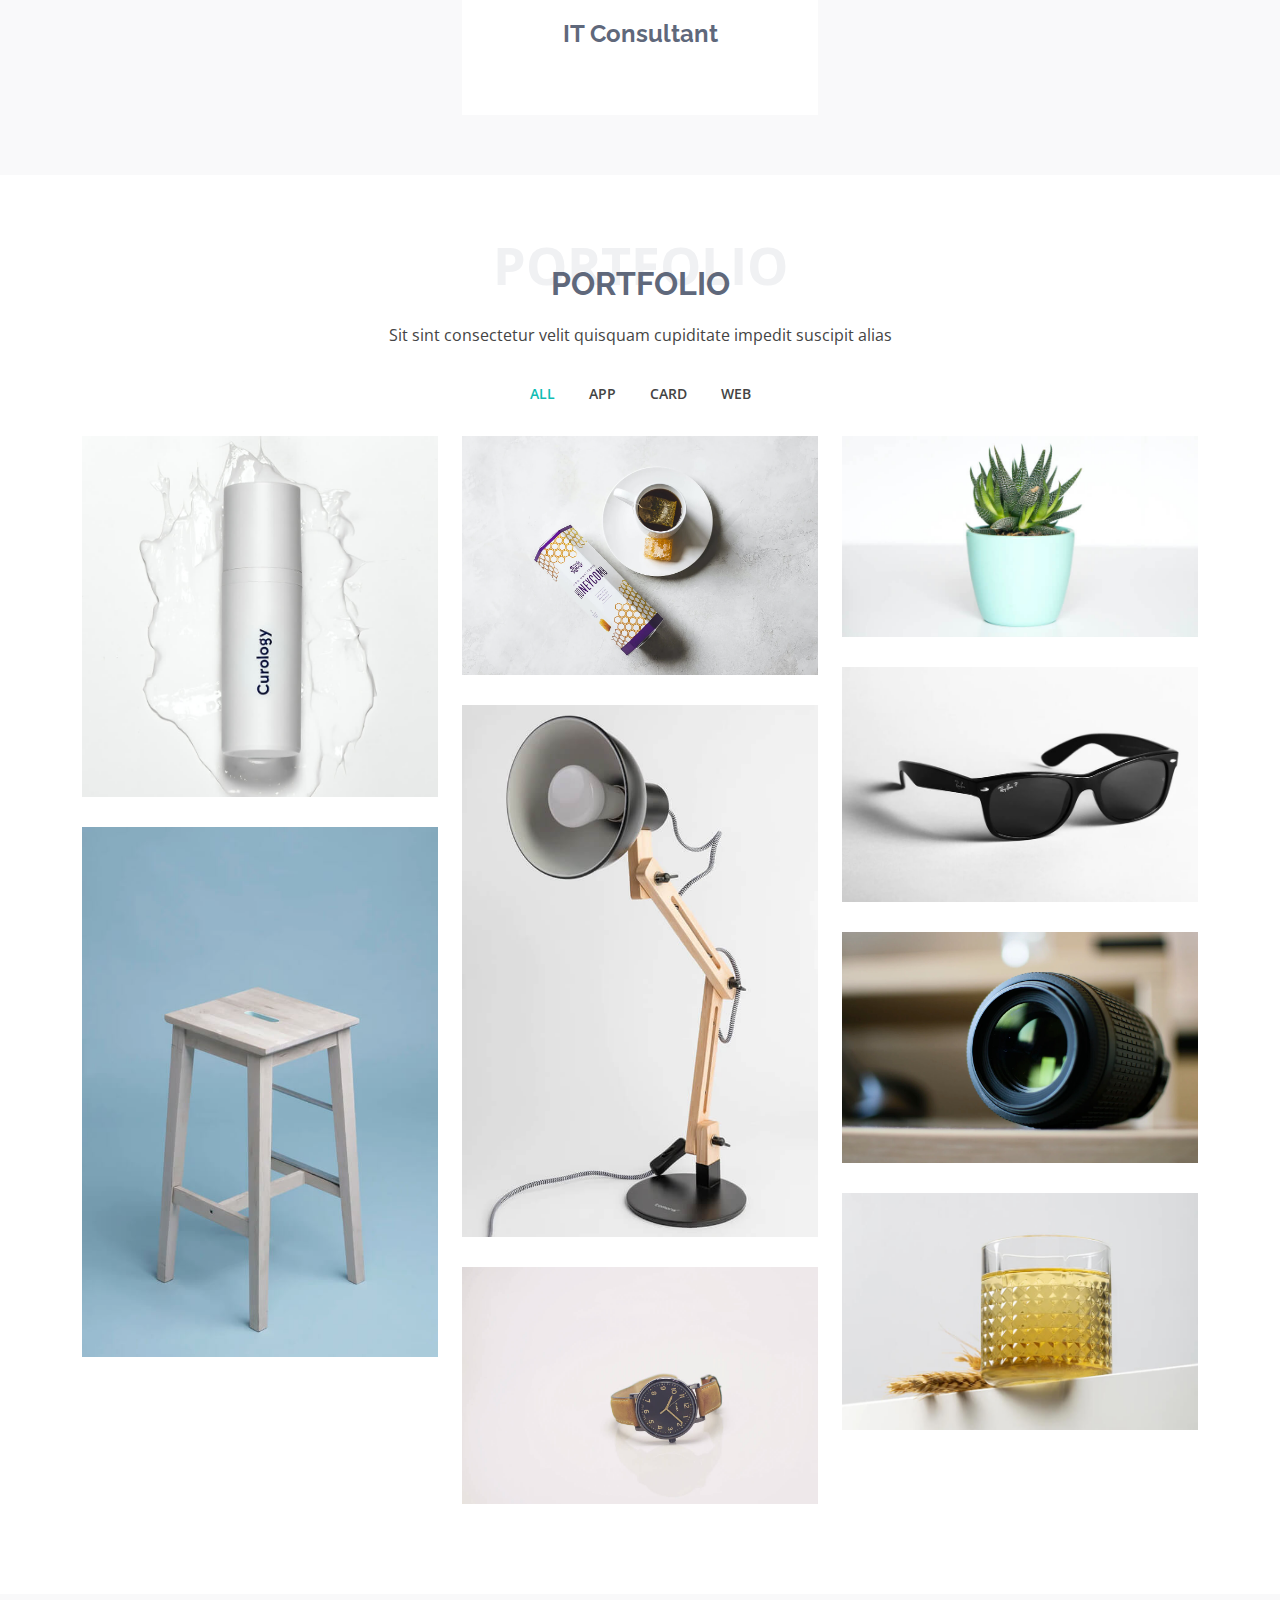
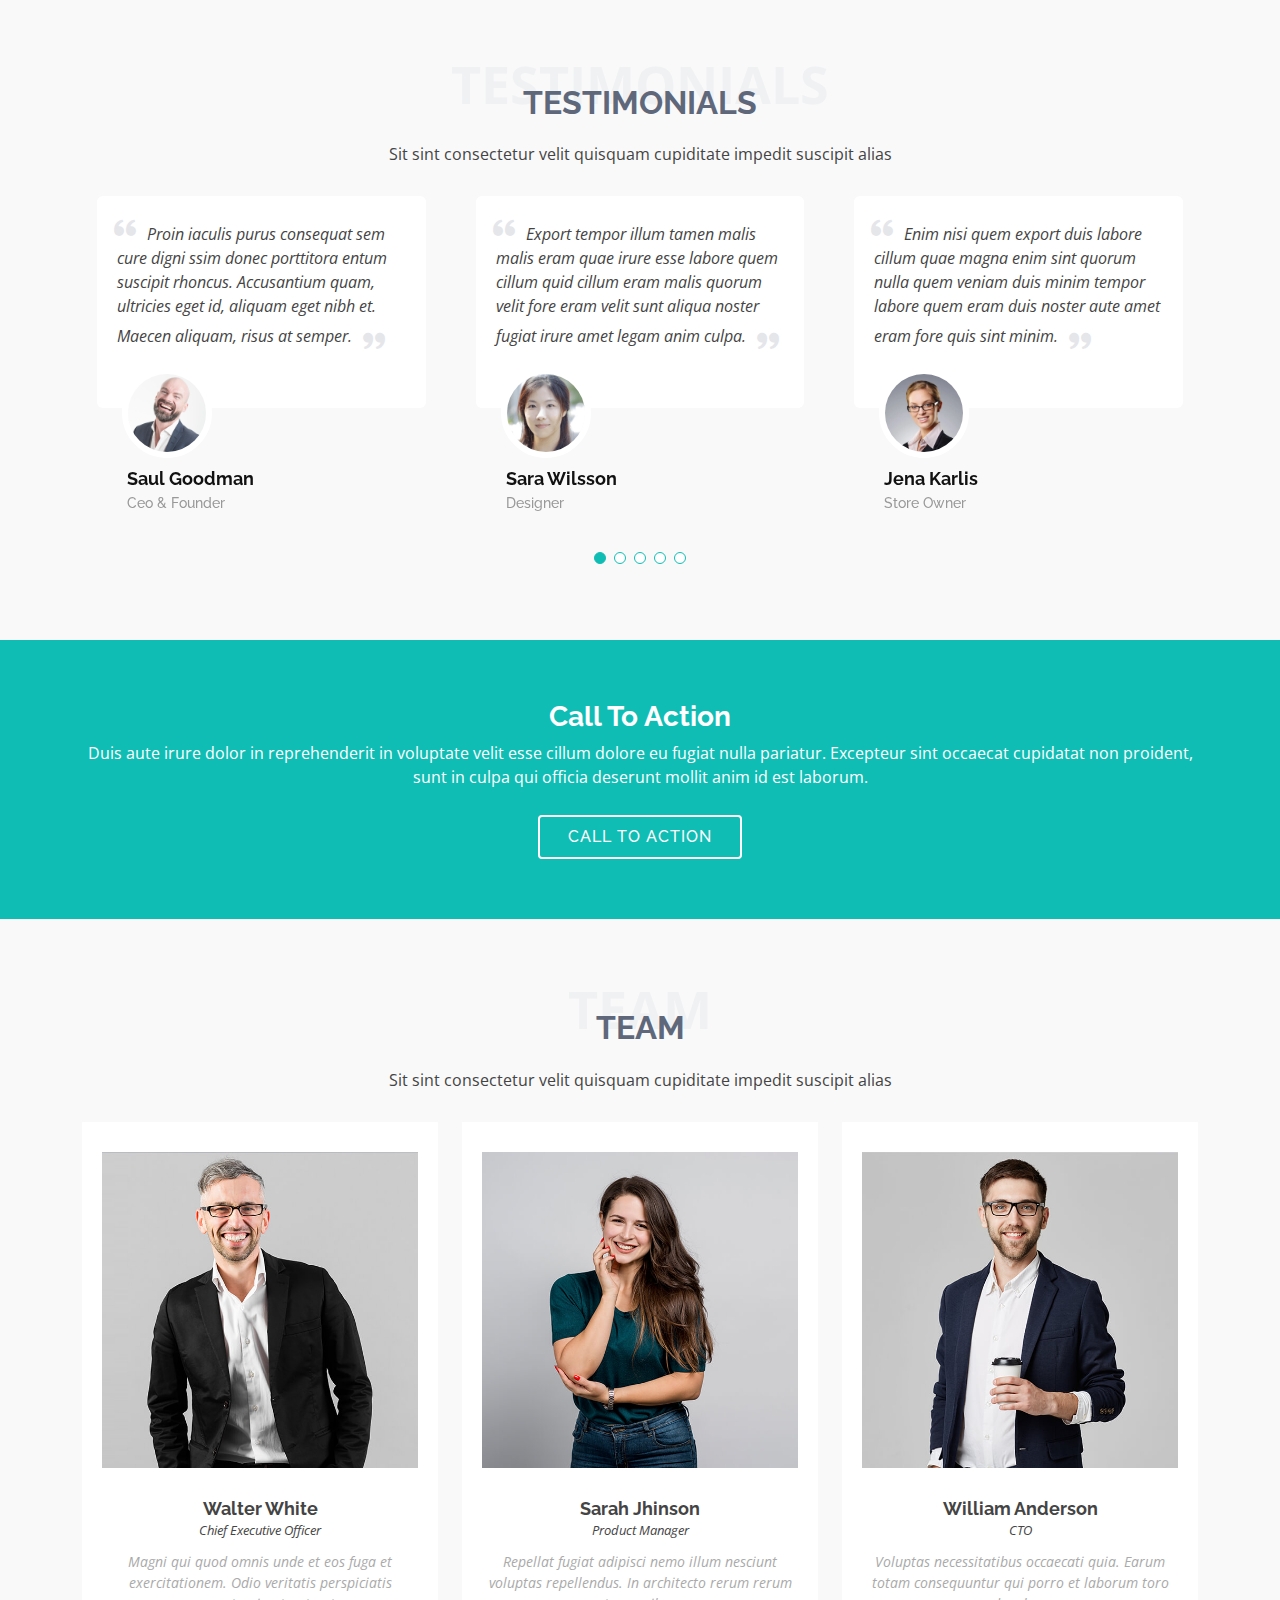
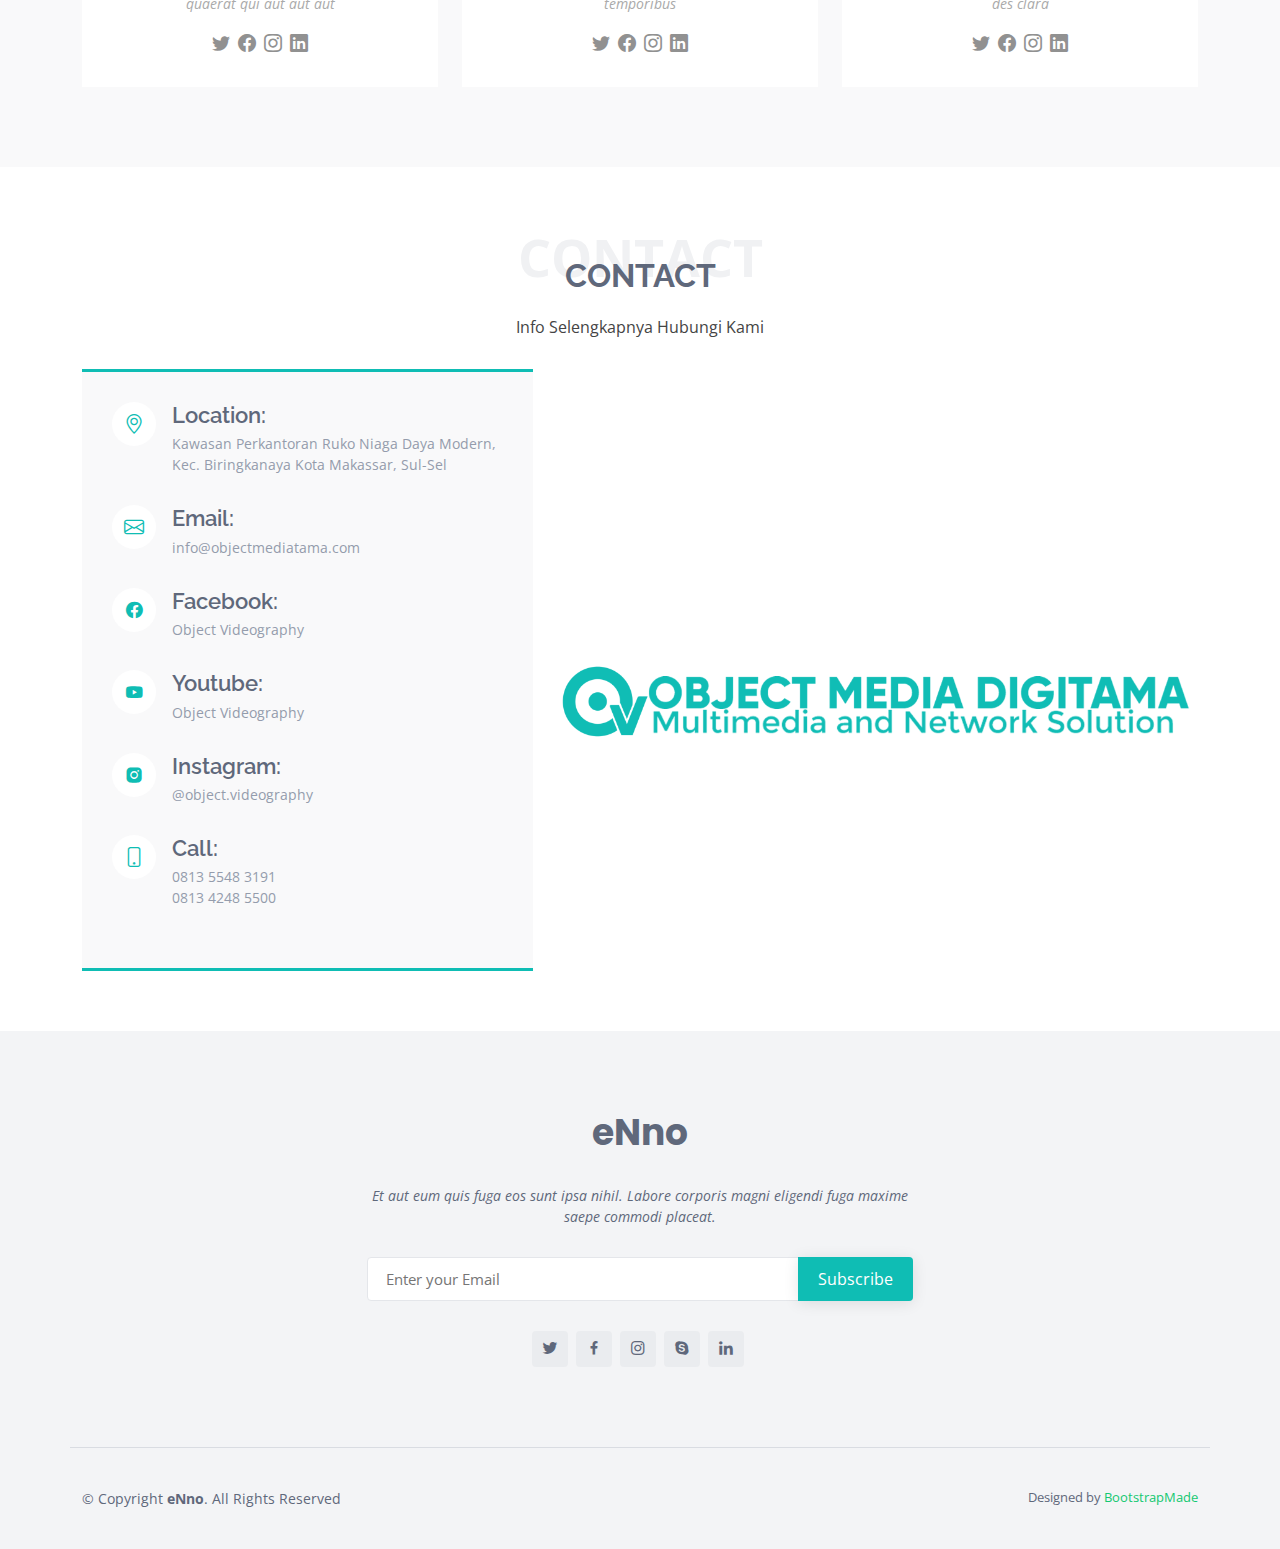
==== commit 7ded2e23: "update" ====
--- a/index.html
+++ b/index.html
@@ -221,60 +221,67 @@
       <div class="container">
 
         <div class="section-title">
-          <span>Services</span>
-          <h2>Services</h2>
+          <span>Layanan</span>
+          <h2>Layanan</h2>
           <p>Sit sint consectetur velit quisquam cupiditate impedit suscipit alias</p>
         </div>
 
-        <div class="row">
+        <div class="row justify-content-center">
           <div class="col-lg-4 col-md-6 d-flex align-items-stretch">
             <div class="icon-box">
-              <div class="icon"><i class="bx bxl-dribbble"></i></div>
-              <h4><a href="">Lorem Ipsum</a></h4>
-              <p>Voluptatum deleniti atque corrupti quos dolores et quas molestias excepturi</p>
+              <div class="icon"><i class='bx bx-camera'></i></div>
+              <h4><a href="">Fotografi</a></h4>
+              <!-- <p>Voluptatum deleniti atque corrupti quos dolores et quas molestias excepturi</p> -->
             </div>
           </div>
 
           <div class="col-lg-4 col-md-6 d-flex align-items-stretch mt-4 mt-md-0">
             <div class="icon-box">
-              <div class="icon"><i class="bx bx-file"></i></div>
-              <h4><a href="">Sed ut perspiciatis</a></h4>
-              <p>Duis aute irure dolor in reprehenderit in voluptate velit esse cillum dolore</p>
+              <div class="icon"><i class='bx bx-camera'></i></div>
+              <h4><a href="">Videografi</a></h4>
+              <!-- <p>Duis aute irure dolor in reprehenderit in voluptate velit esse cillum dolore</p> -->
             </div>
           </div>
 
           <div class="col-lg-4 col-md-6 d-flex align-items-stretch mt-4 mt-lg-0">
             <div class="icon-box">
-              <div class="icon"><i class="bx bx-tachometer"></i></div>
-              <h4><a href="">Magni Dolores</a></h4>
-              <p>Excepteur sint occaecat cupidatat non proident, sunt in culpa qui officia</p>
+              <div class="icon"><i class='bx bx-shape-triangle' ></i></div>
+              <h4><a href="">Desain Grafis</a></h4>
+              <!-- <p>Excepteur sint occaecat cupidatat non proident, sunt in culpa qui officia</p> -->
             </div>
           </div>
 
           <div class="col-lg-4 col-md-6 d-flex align-items-stretch mt-4">
             <div class="icon-box">
-              <div class="icon"><i class="bx bx-world"></i></div>
-              <h4><a href="">Nemo Enim</a></h4>
-              <p>At vero eos et accusamus et iusto odio dignissimos ducimus qui blanditiis</p>
+              <div class="icon"><i class='bx bxs-customize'></i></div>
+              <h4><a href="">Optimasi <br> Sosial Media</a></h4>
+              <!-- <p>At vero eos et accusamus et iusto odio dignissimos ducimus qui blanditiis</p> -->
             </div>
           </div>
 
           <div class="col-lg-4 col-md-6 d-flex align-items-stretch mt-4">
             <div class="icon-box">
-              <div class="icon"><i class="bx bx-slideshow"></i></div>
-              <h4><a href="">Dele cardo</a></h4>
-              <p>Quis consequatur saepe eligendi voluptatem consequatur dolor consequuntur</p>
+              <div class="icon"><i class='bx bxs-data' ></i></div>
+              <h4><a href="">IT Analyst</a></h4>
+              <!-- <p>Quis consequatur saepe eligendi voluptatem consequatur dolor consequuntur</p> -->
             </div>
           </div>
 
           <div class="col-lg-4 col-md-6 d-flex align-items-stretch mt-4">
             <div class="icon-box">
-              <div class="icon"><i class="bx bx-arch"></i></div>
-              <h4><a href="">Divera don</a></h4>
-              <p>Modi nostrum vel laborum. Porro fugit error sit minus sapiente sit aspernatur</p>
-            </div>
-          </div>
-
+              <div class="icon"><i class='bx bx-server' ></i></div>
+              <h4><a href="">Network Analist</a></h4>
+              <!-- <p>Modi nostrum vel laborum. Porro fugit error sit minus sapiente sit aspernatur</p> -->
+            </div>
+          </div>
+
+          <div class="col-lg-4 col-md-6 d-flex align-items-stretch mt-4">
+            <div class="icon-box">
+              <div class="icon"><i class='bx bx-message-dots' ></i></div>
+              <h4><a href="">IT Consultant</a></h4>
+              <!-- <p>Modi nostrum vel laborum. Porro fugit error sit minus sapiente sit aspernatur</p> -->
+            </div>
+          </div>
         </div>
 
       </div>
@@ -570,7 +577,7 @@
         <div class="section-title">
           <span>Contact</span>
           <h2>Contact</h2>
-          <p>Sit sint consectetur velit quisquam cupiditate impedit suscipit alias</p>
+          <p>Info Selengkapnya Hubungi Kami</p>
         </div>
 
         <div class="row">
@@ -580,28 +587,46 @@
               <div class="address">
                 <i class="bi bi-geo-alt"></i>
                 <h4>Location:</h4>
-                <p>A108 Adam Street, New York, NY 535022</p>
+                <p>Kawasan Perkantoran Ruko Niaga Daya Modern, Kec. Biringkanaya Kota Makassar, Sul-Sel</p>
               </div>
 
               <div class="email">
                 <i class="bi bi-envelope"></i>
                 <h4>Email:</h4>
-                <p>info@example.com</p>
+                <p>info@objectmediatama.com</p>
+              </div>
+
+              <div class="email">
+                <i class='bx bxl-facebook-circle' ></i>
+                <h4>Facebook:</h4>
+                <p>Object Videography</p>
+              </div>
+
+              <div class="email">
+                <i class='bx bxl-youtube' ></i>
+                <h4>Youtube:</h4>
+                <p>Object Videography</p>
+              </div>
+
+              <div class="email">
+                <i class='bx bxl-instagram-alt' ></i>
+                <h4>Instagram:</h4>
+                <p>@object.videography</p>
               </div>
 
               <div class="phone">
                 <i class="bi bi-phone"></i>
                 <h4>Call:</h4>
-                <p>+1 5589 55488 55s</p>
-              </div>
-
-              <iframe src="https://www.google.com/maps/embed?pb=!1m14!1m8!1m3!1d12097.433213460943!2d-74.0062269!3d40.7101282!3m2!1i1024!2i768!4f13.1!3m3!1m2!1s0x0%3A0xb89d1fe6bc499443!2sDowntown+Conference+Center!5e0!3m2!1smk!2sbg!4v1539943755621" frameborder="0" style="border:0; width: 100%; height: 290px;" allowfullscreen></iframe>
-            </div>
-
-          </div>
-
-          <div class="col-lg-7 mt-5 mt-lg-0 d-flex align-items-stretch">
-            <form action="forms/contact.php" method="post" role="form" class="php-email-form">
+                <p>0813 5548 3191 <br> 0813 4248 5500</p>
+              </div>
+
+              
+            </div>
+
+          </div>
+
+          <div class="col-lg-7 mt-5 mt-lg-0">
+            <!-- <form action="forms/contact.php" method="post" role="form" class="php-email-form">
               <div class="row">
                 <div class="form-group col-md-6">
                   <label for="name">Your Name</label>
@@ -626,8 +651,12 @@
                 <div class="sent-message">Your message has been sent. Thank you!</div>
               </div>
               <div class="text-center"><button type="submit">Send Message</button></div>
-            </form>
-          </div>
+            </form> -->
+            <iframe src="https://www.google.com/maps/embed?pb=!1m14!1m8!1m3!1d12097.433213460943!2d-74.0062269!3d40.7101282!3m2!1i1024!2i768!4f13.1!3m3!1m2!1s0x0%3A0xb89d1fe6bc499443!2sDowntown+Conference+Center!5e0!3m2!1smk!2sbg!4v1539943755621" frameborder="0" style="border:0; width: 100%; height: 290px;" allowfullscreen></iframe>
+            
+            <img src="assets/img/Logo OMD.png" alt="" width="100%">
+          </div>
+
 
         </div>
 
--- a/assets/css/style.css
+++ b/assets/css/style.css
@@ -681,9 +681,10 @@
 .services .icon-box {
   text-align: center;
   border: 1px solid #fff;
-  padding: 80px 20px;
+  padding: 50px 20px;
   transition: all ease-in-out 0.3s;
   background: #fff;
+  width: 100%;
 }
 
 .services .icon-box .icon {
@@ -722,8 +723,18 @@
   border-color: #eaecef;
 }
 
+.services .icon-box:hover {
+  border-color: #eaecef;
+  background-color: #d9b500;
+  color: white;
+}
+
 .services .icon-box:hover h4 a {
-  color: #0fbdb4;
+  color: white;
+}
+
+.services .icon-box:hover i {
+  color: white;
 }
 
 /*--------------------------------------------------------------
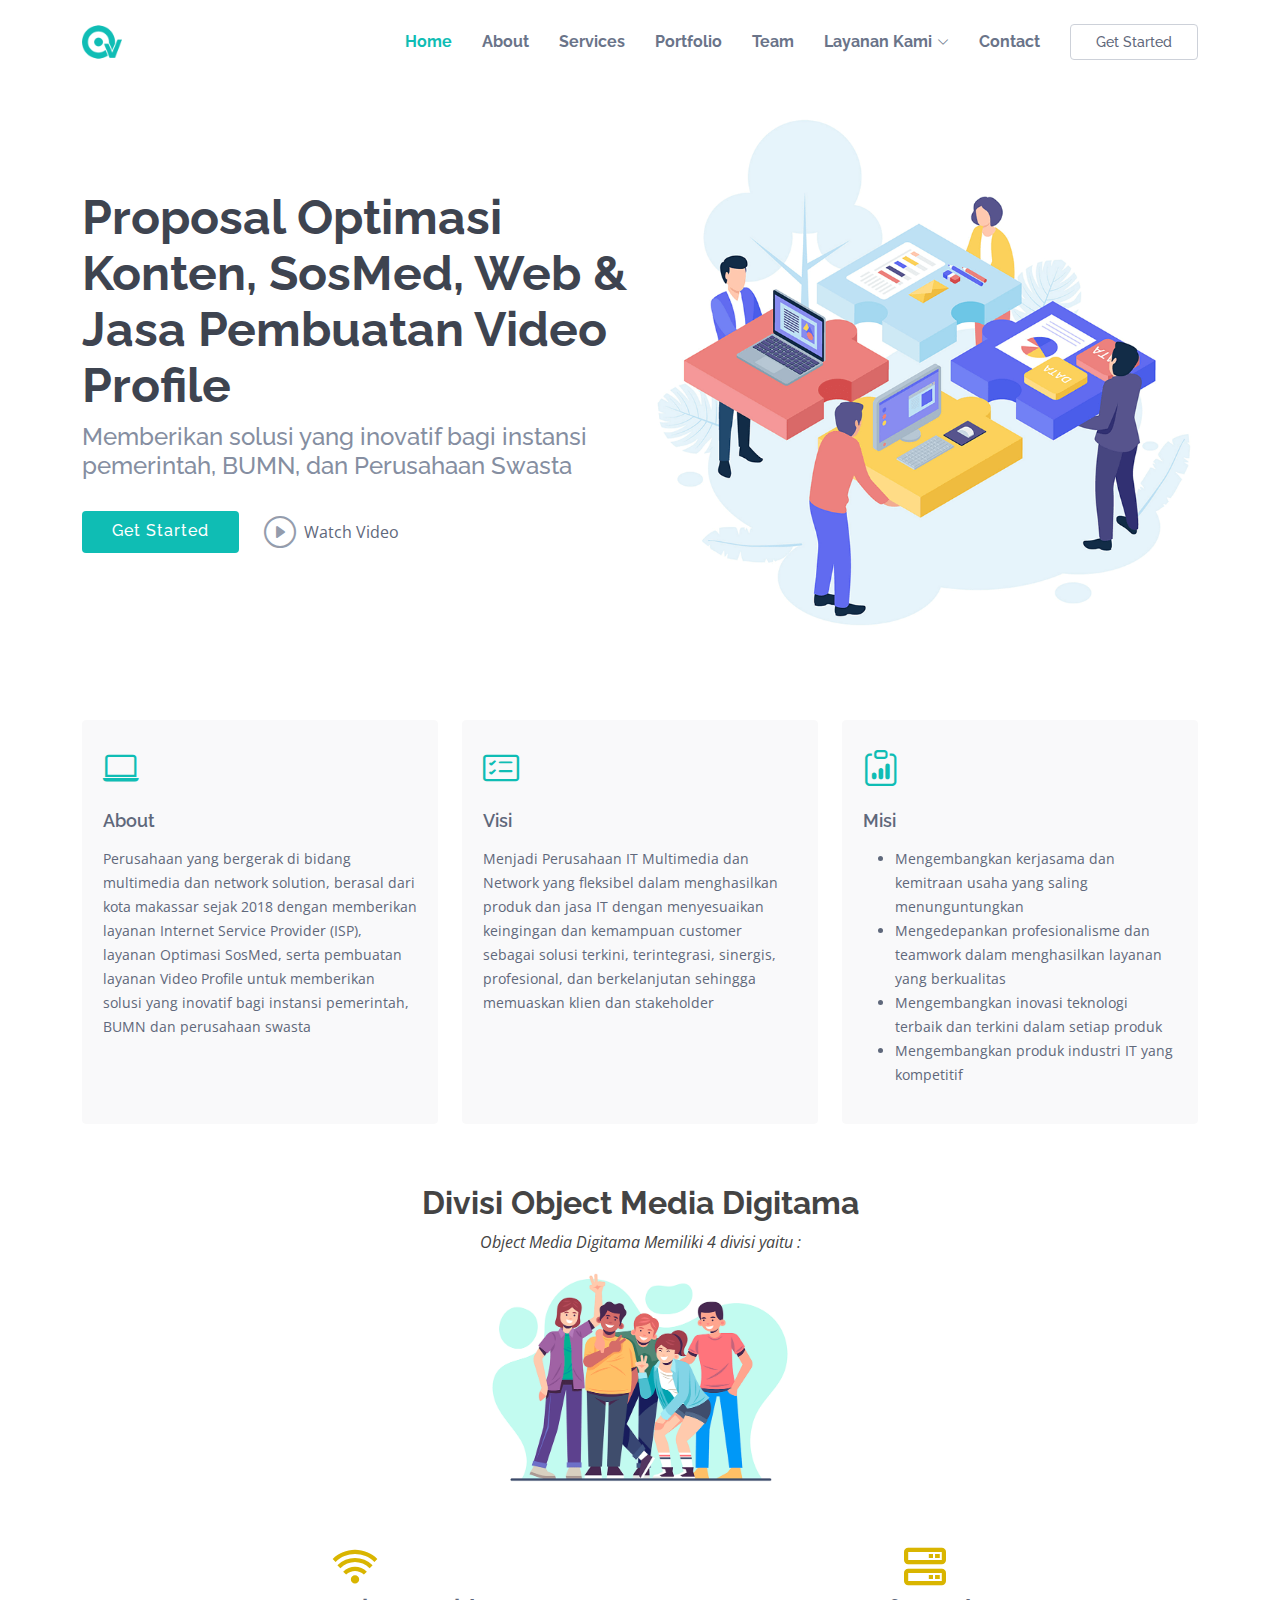
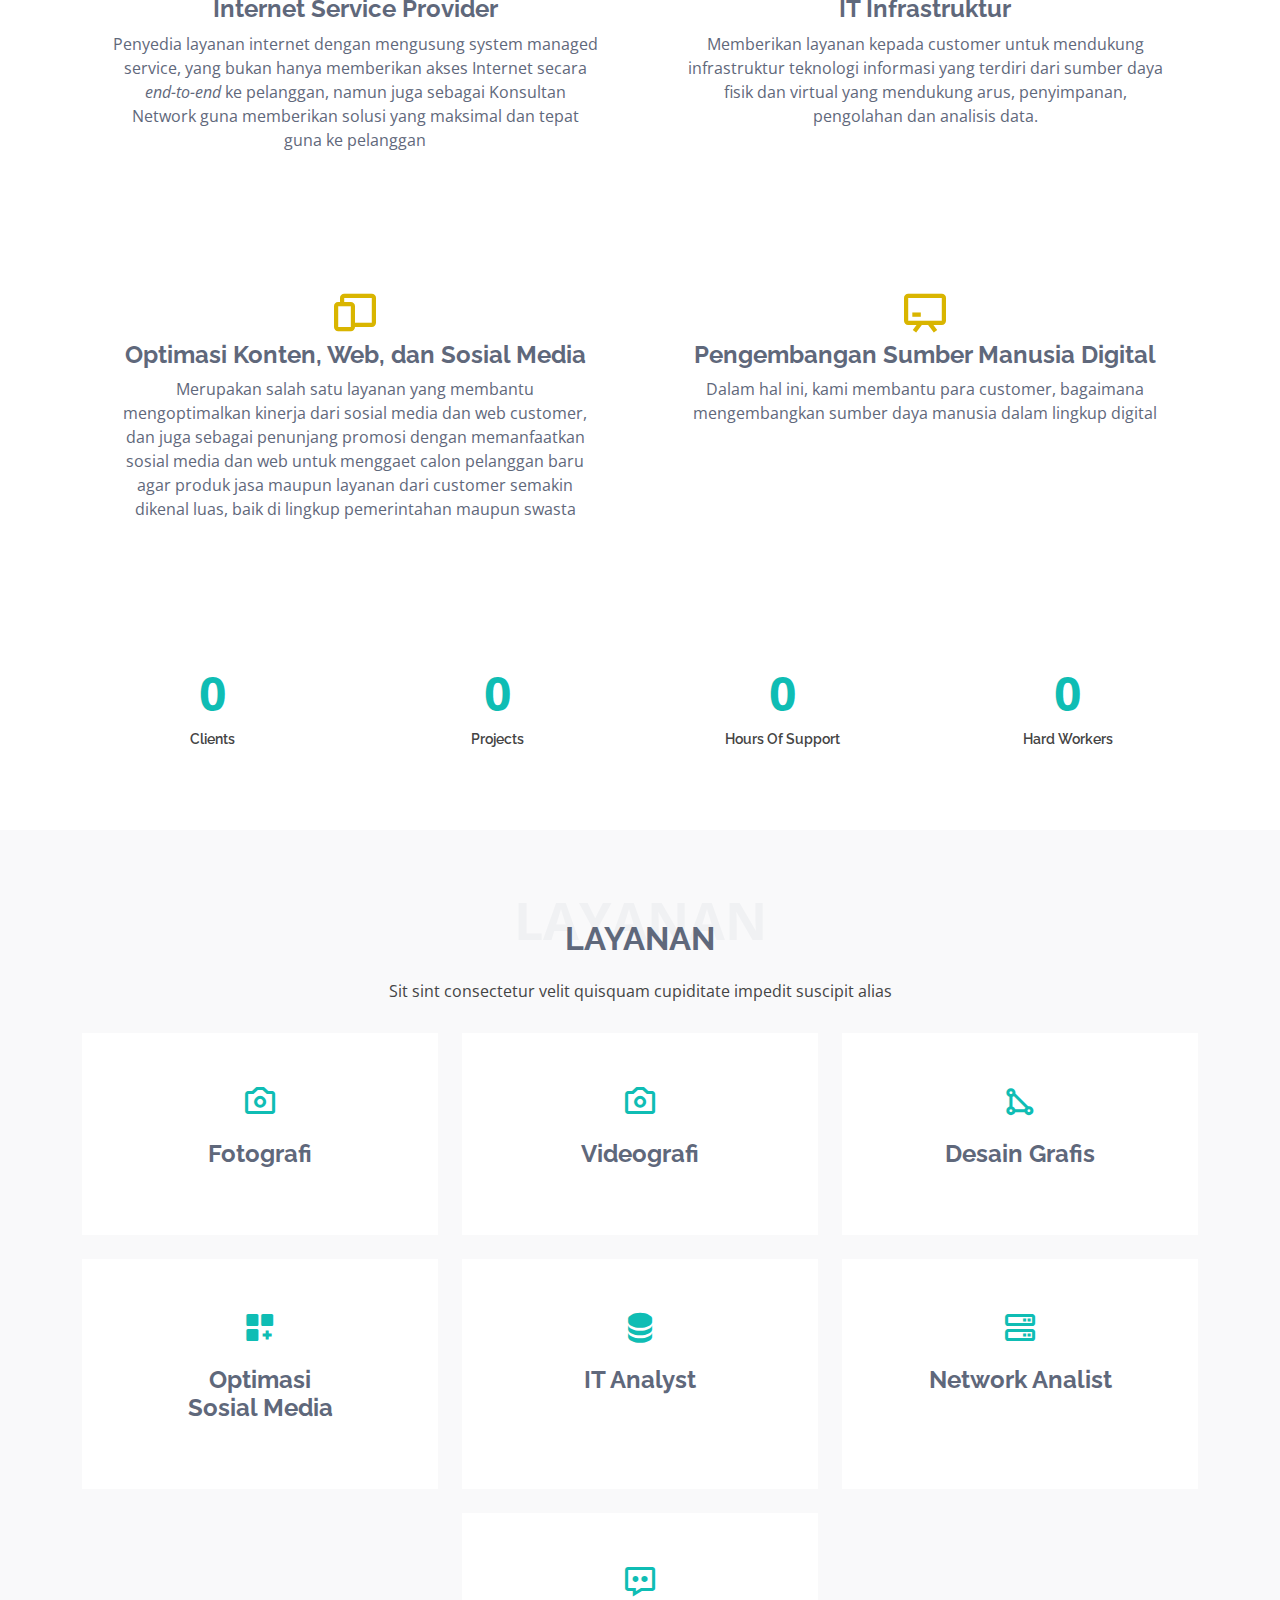
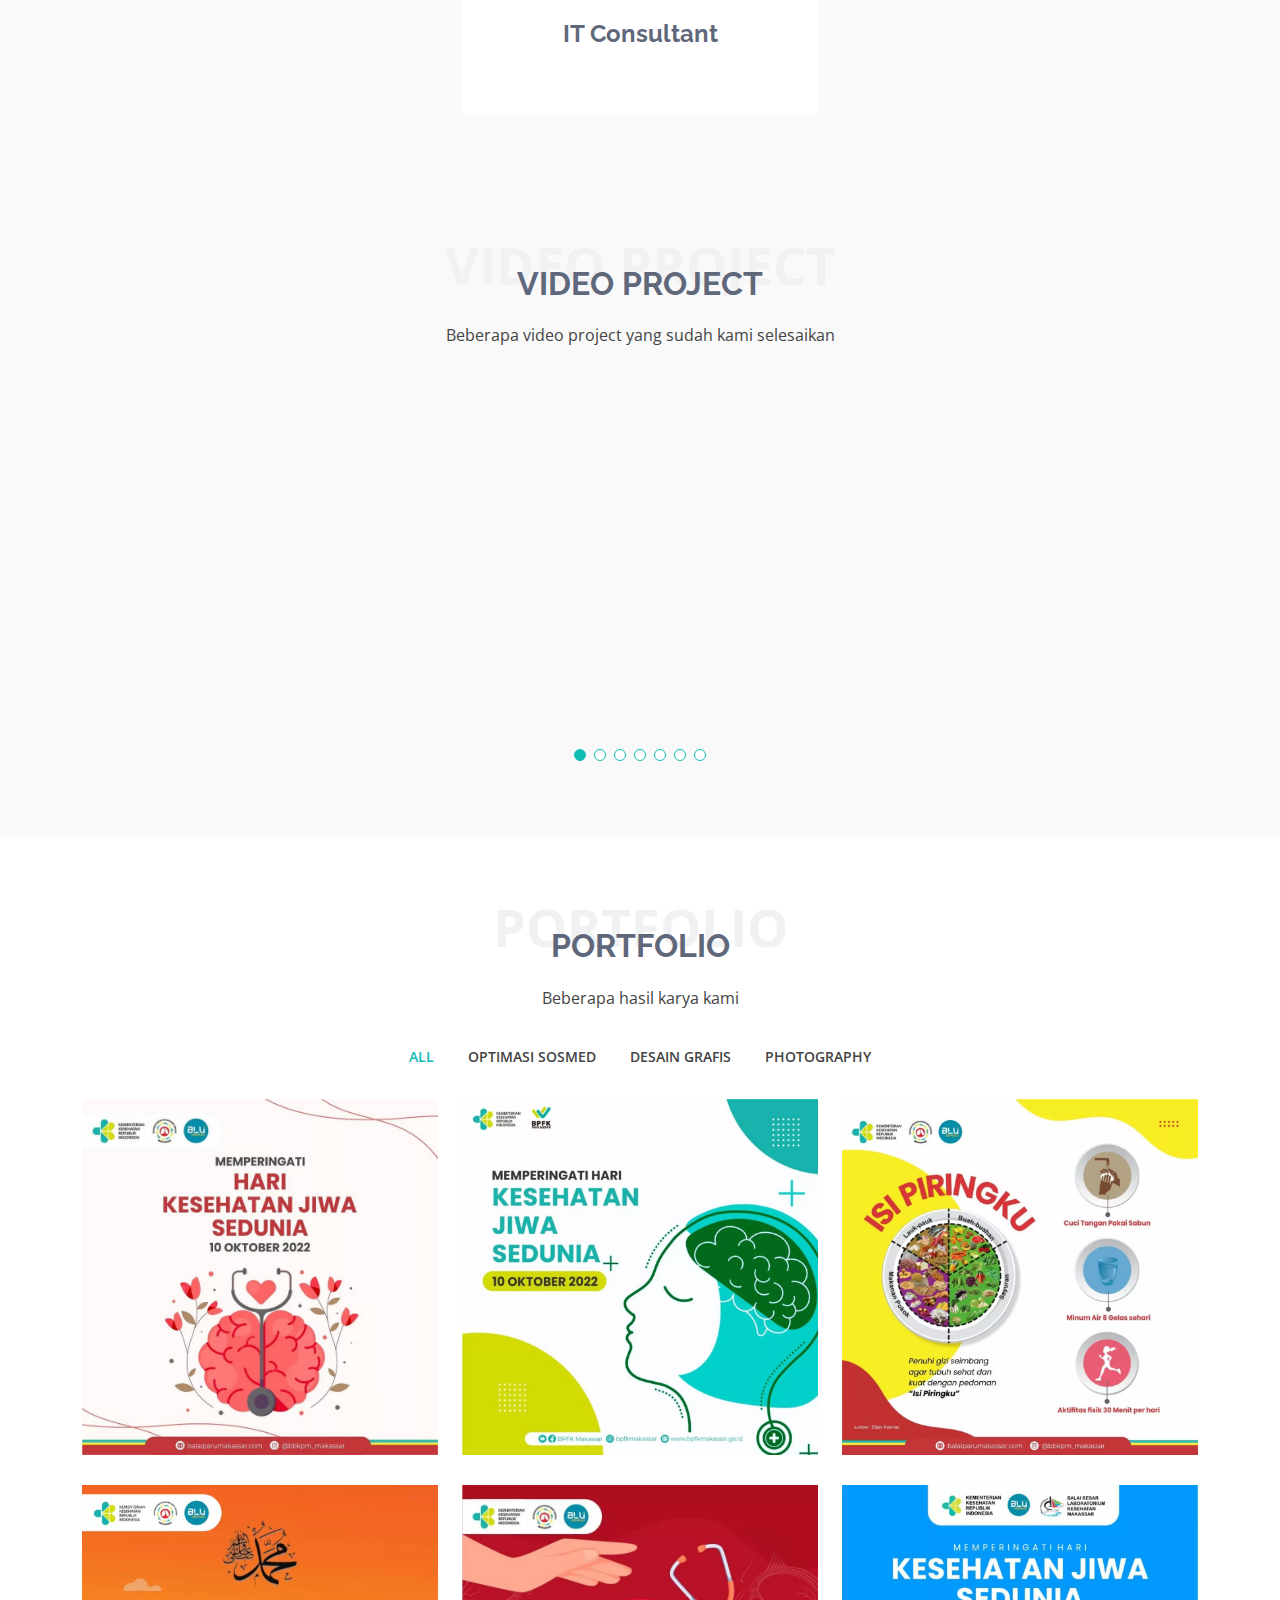
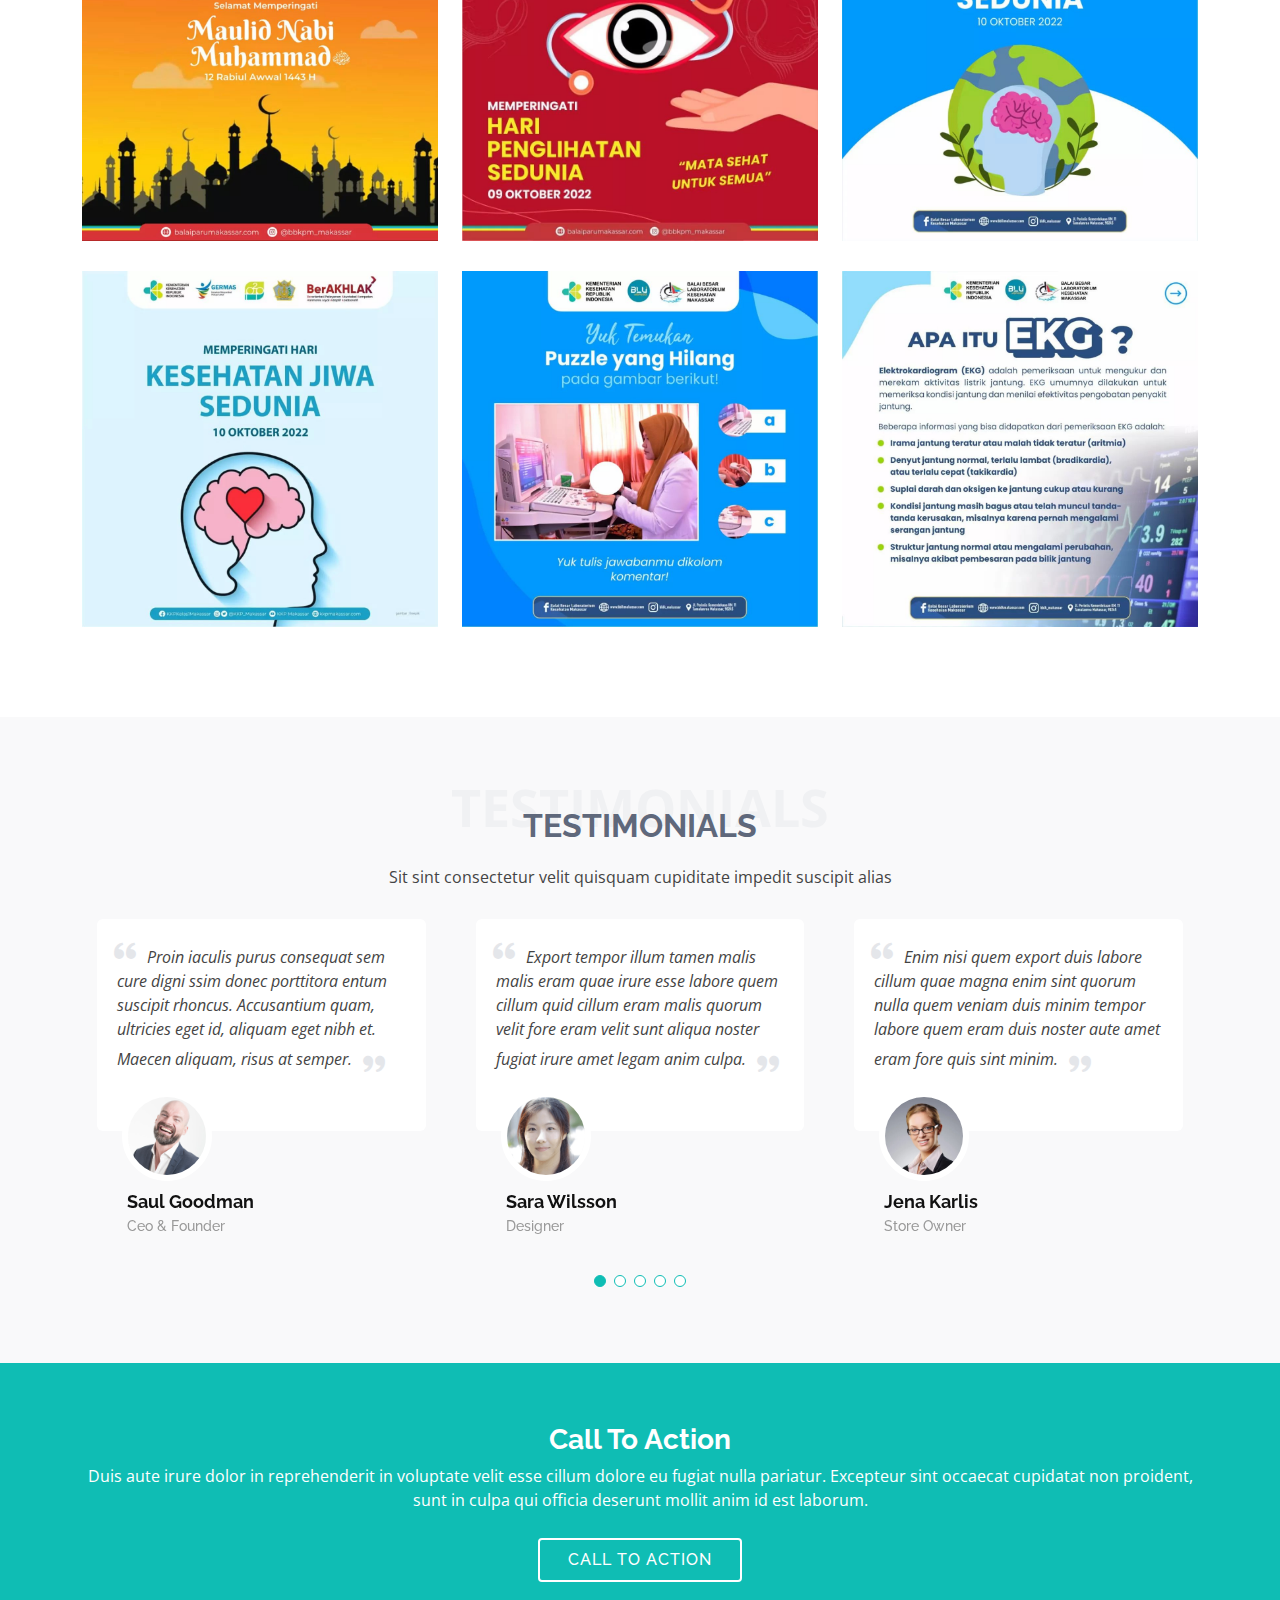
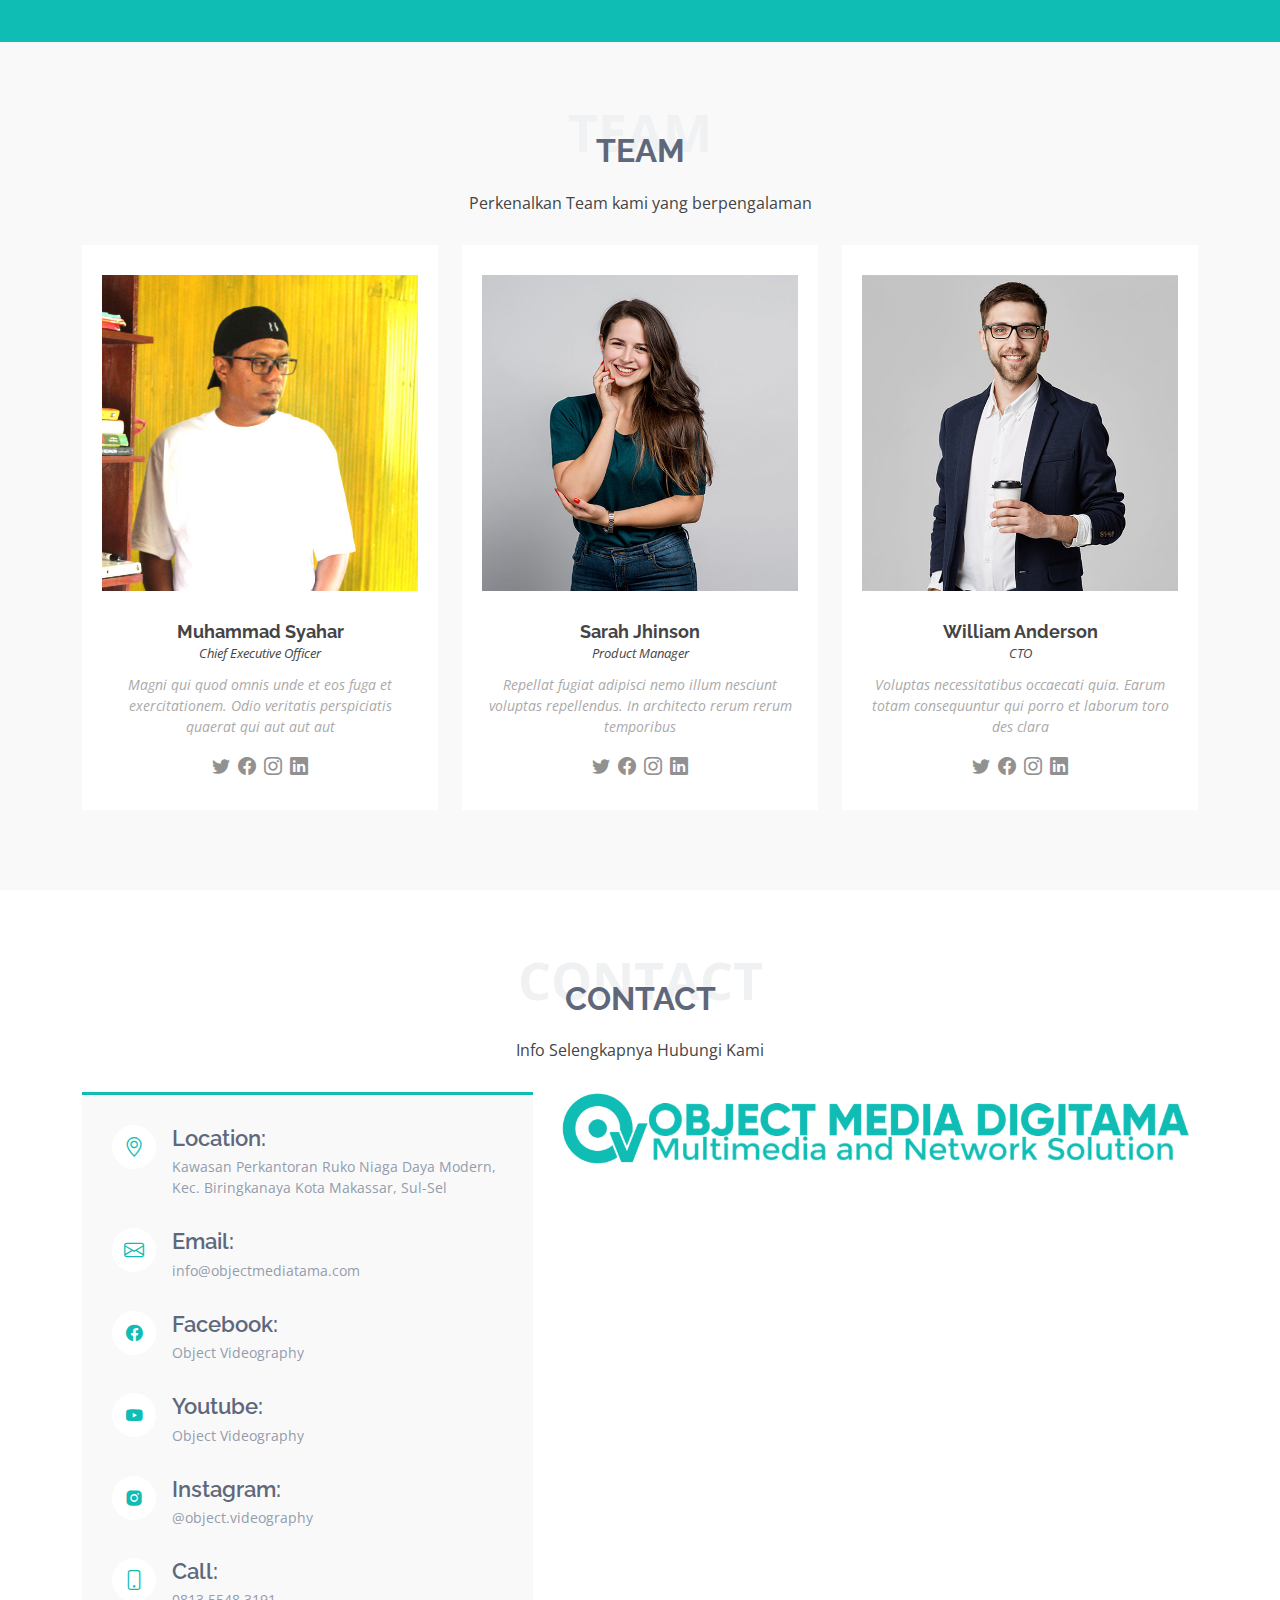
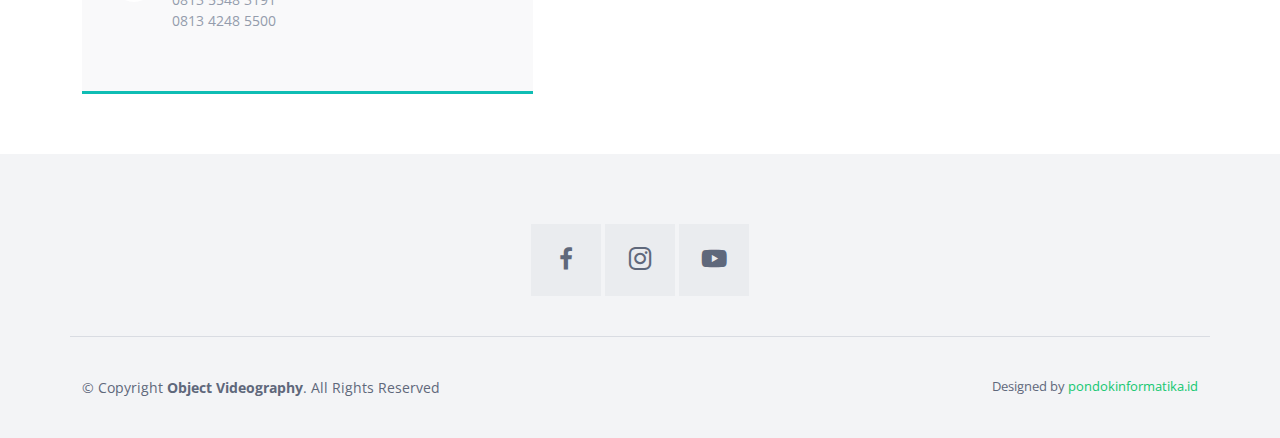
==== commit f64560e0: "update" ====
--- a/index.html
+++ b/index.html
@@ -27,10 +27,10 @@
   <link href="assets/css/style.css" rel="stylesheet">
 
   <!-- =======================================================
-  * Template Name: eNno - v4.9.0
-  * Template URL: https://bootstrapmade.com/enno-free-simple-bootstrap-template/
-  * Author: BootstrapMade.com
-  * License: https://bootstrapmade.com/license/
+  * Template Name: Object Videography - v4.9.0
+  * Template URL: https://pondokinformatika.id/Object Videography-free-simple-bootstrap-template/
+  * Author: pondokinformatika.id
+  * License: https://pondokinformatika.id/license/
   ======================================================== -->
 </head>
 
@@ -51,16 +51,18 @@
           <li><a class="nav-link scrollto" href="#services">Services</a></li>
           <li><a class="nav-link scrollto " href="#portfolio">Portfolio</a></li>
           <li><a class="nav-link scrollto" href="#team">Team</a></li>
-          <li class="dropdown"><a href="#"><span>Drop Down</span> <i class="bi bi-chevron-down"></i></a>
+          <li class="dropdown"><a href="#"><span>Layanan Kami</span> <i class="bi bi-chevron-down"></i></a>
             <ul>
               <li><a href="#">Drop Down 1</a></li>
               <li class="dropdown"><a href="#"><span>Deep Drop Down</span> <i class="bi bi-chevron-right"></i></a>
                 <ul>
-                  <li><a href="#">Deep Drop Down 1</a></li>
-                  <li><a href="#">Deep Drop Down 2</a></li>
-                  <li><a href="#">Deep Drop Down 3</a></li>
-                  <li><a href="#">Deep Drop Down 4</a></li>
-                  <li><a href="#">Deep Drop Down 5</a></li>
+                  <li><a href="#">Fotografi</a></li>
+                  <li><a href="#">Videografi</a></li>
+                  <li><a href="#">Desain Grafis</a></li>
+                  <li><a href="#">Optimasi SosMed</a></li>
+                  <li><a href="#">IT Analyst</a></li>
+                  <li><a href="#">Network Analist</a></li>
+                  <li><a href="#">IT Consultant</a></li>
                 </ul>
               </li>
               <li><a href="#">Drop Down 2</a></li>
@@ -287,6 +289,69 @@
       </div>
     </section><!-- End Services Section -->
 
+    <!-- ======= Testimonials Section ======= -->
+    <section id="testimonials" class="testimonials section-bg">
+      <div class="container">
+
+        <div class="section-title">
+          <span>Video Project</span>
+          <h2>Video Project</h2>
+          <p>Beberapa video project yang sudah kami selesaikan</p>
+        </div>
+
+        <div class="testimonials-slider swiper" data-aos="fade-up" data-aos-delay="100">
+          <div class="swiper-wrapper">
+
+            <div class="swiper-slide">
+              <div class="testimonial-item">
+                <iframe width="100%" height="350" src="https://www.youtube.com/embed/NB4QHy5kSNs" title="YouTube video player" frameborder="0" allow="accelerometer; autoplay; clipboard-write; encrypted-media; gyroscope; picture-in-picture" allowfullscreen></iframe>
+              </div>
+            </div><!-- End testimonial item -->
+
+            <div class="swiper-slide">
+              <div class="testimonial-item">
+                <iframe width="100%" height="350" src="https://www.youtube.com/embed/oyK8QoQtTvY" title="YouTube video player" frameborder="0" allow="accelerometer; autoplay; clipboard-write; encrypted-media; gyroscope; picture-in-picture" allowfullscreen></iframe>
+              </div>
+            </div><!-- End testimonial item -->
+
+            <div class="swiper-slide">
+              <div class="testimonial-item">
+                <iframe width="100%" height="350" src="https://www.youtube.com/embed/x1aX4vp4KOA" title="YouTube video player" frameborder="0" allow="accelerometer; autoplay; clipboard-write; encrypted-media; gyroscope; picture-in-picture" allowfullscreen></iframe>
+              </div>
+            </div><!-- End testimonial item -->
+
+            <div class="swiper-slide">
+              <div class="testimonial-item">
+                <iframe width="100%" height="350" src="https://www.youtube.com/embed/0QVpThnKQ5Y" title="YouTube video player" frameborder="0" allow="accelerometer; autoplay; clipboard-write; encrypted-media; gyroscope; picture-in-picture" allowfullscreen></iframe>
+              </div>
+            </div><!-- End testimonial item -->
+
+            <div class="swiper-slide">
+              <div class="testimonial-item">
+                <iframe width="100%" height="350" src="https://www.youtube.com/embed/nlULCQQVd_w" title="YouTube video player" frameborder="0" allow="accelerometer; autoplay; clipboard-write; encrypted-media; gyroscope; picture-in-picture" allowfullscreen></iframe>
+              </div>
+            </div><!-- End testimonial item -->
+
+            <div class="swiper-slide">
+              <div class="testimonial-item">
+                <iframe width="100%" height="350" src="https://www.youtube.com/embed/lPZzyBcB9ZY" title="YouTube video player" frameborder="0" allow="accelerometer; autoplay; clipboard-write; encrypted-media; gyroscope; picture-in-picture" allowfullscreen></iframe>
+              </div>
+            </div><!-- End testimonial item -->
+
+            <div class="swiper-slide">
+              <div class="testimonial-item">
+                <iframe width="100%" height="350" src="https://www.youtube.com/embed/yv4e_RrCAmE" title="YouTube video player" frameborder="0" allow="accelerometer; autoplay; clipboard-write; encrypted-media; gyroscope; picture-in-picture" allowfullscreen></iframe>
+              </div>
+            </div><!-- End testimonial item -->
+            
+
+          </div>
+          <div class="swiper-pagination"></div>
+        </div>
+
+      </div>
+    </section><!-- End Testimonials Section -->
+
     <!-- ======= Portfolio Section ======= -->
     <section id="portfolio" class="portfolio">
       <div class="container">
@@ -294,16 +359,16 @@
         <div class="section-title">
           <span>Portfolio</span>
           <h2>Portfolio</h2>
-          <p>Sit sint consectetur velit quisquam cupiditate impedit suscipit alias</p>
+          <p>Beberapa hasil karya kami</p>
         </div>
 
         <div class="row">
           <div class="col-lg-12 d-flex justify-content-center">
             <ul id="portfolio-flters">
               <li data-filter="*" class="filter-active">All</li>
-              <li data-filter=".filter-app">App</li>
-              <li data-filter=".filter-card">Card</li>
-              <li data-filter=".filter-web">Web</li>
+              <li data-filter=".filter-opti">Optimasi Sosmed</li>
+              <li data-filter=".filter-desain">Desain Grafis</li>
+              <li data-filter=".filter-photo">Photography</li>
             </ul>
           </div>
         </div>
@@ -311,91 +376,91 @@
         <div class="row portfolio-container">
 
           <div class="col-lg-4 col-md-6 portfolio-item filter-app">
-            <img src="assets/img/portfolio/portfolio-1.jpg" class="img-fluid" alt="">
-            <div class="portfolio-info">
-              <h4>App 1</h4>
-              <p>App</p>
-              <a href="assets/img/portfolio/portfolio-1.jpg" data-gallery="portfolioGallery" class="portfolio-lightbox preview-link" title="App 1"><i class="bx bx-plus"></i></a>
+            <img src="assets/img/portfolio/bbkpm (1).jpg" class="img-fluid" alt="">
+            <div class="portfolio-info">
+              <!-- <h4>App 1</h4>
+              <p>App</p> -->
+              <a href="assets/img/portfolio/bbkpm (1).jpg" data-gallery="portfolioGallery" class="portfolio-lightbox preview-link" title="App 1"><i class='bx bx-image-alt'></i></a>
               <a href="portfolio-details.html" class="details-link" title="More Details"><i class="bx bx-link"></i></a>
             </div>
           </div>
 
           <div class="col-lg-4 col-md-6 portfolio-item filter-web">
-            <img src="assets/img/portfolio/portfolio-2.jpg" class="img-fluid" alt="">
-            <div class="portfolio-info">
-              <h4>Web 3</h4>
-              <p>Web</p>
-              <a href="assets/img/portfolio/portfolio-2.jpg" data-gallery="portfolioGallery" class="portfolio-lightbox preview-link" title="Web 3"><i class="bx bx-plus"></i></a>
+            <img src="assets/img/portfolio/bpfk (2).jpg" class="img-fluid" alt="">
+            <div class="portfolio-info">
+              <!-- <h4>Web 3</h4>
+              <p>Web</p> -->
+              <a href="assets/img/portfolio/bpfk (2).jpg" data-gallery="portfolioGallery" class="portfolio-lightbox preview-link" title="Web 3"><i class='bx bx-image-alt'></i></a>
               <a href="portfolio-details.html" class="details-link" title="More Details"><i class="bx bx-link"></i></a>
             </div>
           </div>
 
           <div class="col-lg-4 col-md-6 portfolio-item filter-app">
-            <img src="assets/img/portfolio/portfolio-3.jpg" class="img-fluid" alt="">
-            <div class="portfolio-info">
-              <h4>App 2</h4>
-              <p>App</p>
-              <a href="assets/img/portfolio/portfolio-3.jpg" data-gallery="portfolioGallery" class="portfolio-lightbox preview-link" title="App 2"><i class="bx bx-plus"></i></a>
+            <img src="assets/img/portfolio/bbkpm (3).jpg" class="img-fluid" alt="">
+            <div class="portfolio-info">
+              <!-- <h4>App 2</h4>
+              <p>App</p> -->
+              <a href="assets/img/portfolio/bbkpm (3).jpg" data-gallery="portfolioGallery" class="portfolio-lightbox preview-link" title="App 2"><i class='bx bx-image-alt'></i></a>
               <a href="portfolio-details.html" class="details-link" title="More Details"><i class="bx bx-link"></i></a>
             </div>
           </div>
 
           <div class="col-lg-4 col-md-6 portfolio-item filter-card">
-            <img src="assets/img/portfolio/portfolio-4.jpg" class="img-fluid" alt="">
-            <div class="portfolio-info">
-              <h4>Card 2</h4>
-              <p>Card</p>
-              <a href="assets/img/portfolio/portfolio-4.jpg" data-gallery="portfolioGallery" class="portfolio-lightbox preview-link" title="Card 2"><i class="bx bx-plus"></i></a>
+            <img src="assets/img/portfolio/bbkpm (4).jpg" class="img-fluid" alt="">
+            <div class="portfolio-info">
+              <!-- <h4>Card 2</h4>
+              <p>Card</p> -->
+              <a href="assets/img/portfolio/bbkpm (4).jpg" data-gallery="portfolioGallery" class="portfolio-lightbox preview-link" title="Card 2"><i class='bx bx-image-alt'></i></a>
               <a href="portfolio-details.html" class="details-link" title="More Details"><i class="bx bx-link"></i></a>
             </div>
           </div>
 
           <div class="col-lg-4 col-md-6 portfolio-item filter-web">
-            <img src="assets/img/portfolio/portfolio-5.jpg" class="img-fluid" alt="">
-            <div class="portfolio-info">
-              <h4>Web 2</h4>
-              <p>Web</p>
-              <a href="assets/img/portfolio/portfolio-5.jpg" data-gallery="portfolioGallery" class="portfolio-lightbox preview-link" title="Web 2"><i class="bx bx-plus"></i></a>
+            <img src="assets/img/portfolio/bbkpm (5).jpg" class="img-fluid" alt="">
+            <div class="portfolio-info">
+              <!-- <h4>Web 2</h4>
+              <p>Web</p> -->
+              <a href="assets/img/portfolio/bbkpm (5).jpg" data-gallery="portfolioGallery" class="portfolio-lightbox preview-link" title="Web 2"><i class='bx bx-image-alt'></i></a>
               <a href="portfolio-details.html" class="details-link" title="More Details"><i class="bx bx-link"></i></a>
             </div>
           </div>
 
           <div class="col-lg-4 col-md-6 portfolio-item filter-app">
-            <img src="assets/img/portfolio/portfolio-6.jpg" class="img-fluid" alt="">
-            <div class="portfolio-info">
-              <h4>App 3</h4>
-              <p>App</p>
-              <a href="assets/img/portfolio/portfolio-6.jpg" data-gallery="portfolioGallery" class="portfolio-lightbox preview-link" title="App 3"><i class="bx bx-plus"></i></a>
+            <img src="assets/img/portfolio/bblk (1).jpg" class="img-fluid" alt="">
+            <div class="portfolio-info">
+              <!-- <h4>App 3</h4>
+              <p>App</p> -->
+              <a href="assets/img/portfolio/bblk (1).jpg" data-gallery="portfolioGallery" class="portfolio-lightbox preview-link" title="App 3"><i class='bx bx-image-alt'></i></a>
               <a href="portfolio-details.html" class="details-link" title="More Details"><i class="bx bx-link"></i></a>
             </div>
           </div>
 
           <div class="col-lg-4 col-md-6 portfolio-item filter-card">
-            <img src="assets/img/portfolio/portfolio-7.jpg" class="img-fluid" alt="">
-            <div class="portfolio-info">
-              <h4>Card 1</h4>
-              <p>Card</p>
-              <a href="assets/img/portfolio/portfolio-7.jpg" data-gallery="portfolioGallery" class="portfolio-lightbox preview-link" title="Card 1"><i class="bx bx-plus"></i></a>
+            <img src="assets/img/portfolio/kkp (5).jpg" class="img-fluid" alt="">
+            <div class="portfolio-info">
+              <!-- <h4>Card 1</h4>
+              <p>Card</p> -->
+              <a href="assets/img/portfolio/kkp (5).jpg" data-gallery="portfolioGallery" class="portfolio-lightbox preview-link" title="Card 1"><i class='bx bx-image-alt'></i></a>
               <a href="portfolio-details.html" class="details-link" title="More Details"><i class="bx bx-link"></i></a>
             </div>
           </div>
 
           <div class="col-lg-4 col-md-6 portfolio-item filter-card">
-            <img src="assets/img/portfolio/portfolio-8.jpg" class="img-fluid" alt="">
-            <div class="portfolio-info">
-              <h4>Card 3</h4>
-              <p>Card</p>
-              <a href="assets/img/portfolio/portfolio-8.jpg" data-gallery="portfolioGallery" class="portfolio-lightbox preview-link" title="Card 3"><i class="bx bx-plus"></i></a>
+            <img src="assets/img/portfolio/bblk (3).jpg" class="img-fluid" alt="">
+            <div class="portfolio-info">
+              <!-- <h4>Card 3</h4>
+              <p>Card</p> -->
+              <a href="assets/img/portfolio/bblk (3).jpg" data-gallery="portfolioGallery" class="portfolio-lightbox preview-link" title="Card 3"><i class='bx bx-image-alt'></i></a>
               <a href="portfolio-details.html" class="details-link" title="More Details"><i class="bx bx-link"></i></a>
             </div>
           </div>
 
           <div class="col-lg-4 col-md-6 portfolio-item filter-web">
-            <img src="assets/img/portfolio/portfolio-9.jpg" class="img-fluid" alt="">
-            <div class="portfolio-info">
-              <h4>Web 3</h4>
-              <p>Web</p>
-              <a href="assets/img/portfolio/portfolio-9.jpg" data-gallery="portfolioGallery" class="portfolio-lightbox preview-link" title="Web 3"><i class="bx bx-plus"></i></a>
+            <img src="assets/img/portfolio/bblk (4).jpg" class="img-fluid" alt="">
+            <div class="portfolio-info">
+              <!-- <h4>Web 3</h4>
+              <p>Web</p> -->
+              <a href="assets/img/portfolio/bblk (4).jpg" data-gallery="portfolioGallery" class="portfolio-lightbox preview-link" title="Web 3"><i class='bx bx-image-alt'></i></a>
               <a href="portfolio-details.html" class="details-link" title="More Details"><i class="bx bx-link"></i></a>
             </div>
           </div>
@@ -510,14 +575,14 @@
         <div class="section-title">
           <span>Team</span>
           <h2>Team</h2>
-          <p>Sit sint consectetur velit quisquam cupiditate impedit suscipit alias</p>
+          <p>Perkenalkan Team kami yang berpengalaman</p>
         </div>
 
         <div class="row">
           <div class="col-lg-4 col-md-6 d-flex align-items-stretch">
             <div class="member">
               <img src="assets/img/team/team-1.jpg" alt="">
-              <h4>Walter White</h4>
+              <h4>Muhammad Syahar</h4>
               <span>Chief Executive Officer</span>
               <p>
                 Magni qui quod omnis unde et eos fuga et exercitationem. Odio veritatis perspiciatis quaerat qui aut aut aut
@@ -652,9 +717,10 @@
               </div>
               <div class="text-center"><button type="submit">Send Message</button></div>
             </form> -->
-            <iframe src="https://www.google.com/maps/embed?pb=!1m14!1m8!1m3!1d12097.433213460943!2d-74.0062269!3d40.7101282!3m2!1i1024!2i768!4f13.1!3m3!1m2!1s0x0%3A0xb89d1fe6bc499443!2sDowntown+Conference+Center!5e0!3m2!1smk!2sbg!4v1539943755621" frameborder="0" style="border:0; width: 100%; height: 290px;" allowfullscreen></iframe>
+            <img src="assets/img/Logo OMD.png" alt="" width="100%">
+            <iframe src="https://www.google.com/maps/embed?pb=!1m14!1m8!1m3!1d12097.433213460943!2d-74.0062269!3d40.7101282!3m2!1i1024!2i768!4f13.1!3m3!1m2!1s0x0%3A0xb89d1fe6bc499443!2sDowntown+Conference+Center!5e0!3m2!1smk!2sbg!4v1539943755621" frameborder="0" style="border:0; width: 100%; height: 86%;" allowfullscreen></iframe>
             
-            <img src="assets/img/Logo OMD.png" alt="" width="100%">
+            
           </div>
 
 
@@ -671,10 +737,10 @@
     <div class="footer-top">
 
       <div class="container">
-
+        <!-- 
         <div class="row  justify-content-center">
           <div class="col-lg-6">
-            <h3>eNno</h3>
+            <h3>Object Videography</h3>
             <p>Et aut eum quis fuga eos sunt ipsa nihil. Labore corporis magni eligendi fuga maxime saepe commodi placeat.</p>
           </div>
         </div>
@@ -685,14 +751,14 @@
               <input type="email" name="email" placeholder="Enter your Email"><input type="submit" value="Subscribe">
             </form>
           </div>
-        </div>
+        </div> -->
 
         <div class="social-links">
-          <a href="#" class="twitter"><i class="bx bxl-twitter"></i></a>
-          <a href="#" class="facebook"><i class="bx bxl-facebook"></i></a>
-          <a href="#" class="instagram"><i class="bx bxl-instagram"></i></a>
-          <a href="#" class="google-plus"><i class="bx bxl-skype"></i></a>
-          <a href="#" class="linkedin"><i class="bx bxl-linkedin"></i></a>
+          <!-- <a href="#" class="twitter"><i class="bx bxl-twitter"></i></a> -->
+          <a href="https://www.facebook.com/objek.videography" class="facebook"><i class="bx bxl-facebook"></i></a>
+          <a href="https://www.instagram.com/object.videography/" class="instagram"><i class="bx bxl-instagram"></i></a>
+          <a href="https://www.youtube.com/channel/UCU_pLbtIZ_cPRsALS0Op13A" class="google-plus"><i class='bx bxl-youtube'></i></a>
+          <!-- <a href="#" class="linkedin"><i class="bx bxl-linkedin"></i></a> -->
         </div>
 
       </div>
@@ -700,14 +766,14 @@
 
     <div class="container footer-bottom clearfix">
       <div class="copyright">
-        &copy; Copyright <strong><span>eNno</span></strong>. All Rights Reserved
+        &copy; Copyright <strong><span>Object Videography</span></strong>. All Rights Reserved
       </div>
       <div class="credits">
         <!-- All the links in the footer should remain intact. -->
         <!-- You can delete the links only if you purchased the pro version. -->
-        <!-- Licensing information: https://bootstrapmade.com/license/ -->
-        <!-- Purchase the pro version with working PHP/AJAX contact form: https://bootstrapmade.com/enno-free-simple-bootstrap-template/ -->
-        Designed by <a href="https://bootstrapmade.com/">BootstrapMade</a>
+        <!-- Licensing information: https://pondokinformatika.id/license/ -->
+        <!-- Purchase the pro version with working PHP/AJAX contact form: https://pondokinformatika.id/Object Videography-free-simple-bootstrap-template/ -->
+        Designed by <a href="https://pondokinformatika.id/">pondokinformatika.id</a>
       </div>
     </div>
   </footer><!-- End Footer -->
--- a/assets/css/style.css
+++ b/assets/css/style.css
@@ -969,6 +969,8 @@
   background-color: #0fbdb4;
 }
 
+
+
 /*--------------------------------------------------------------
 # Cta
 --------------------------------------------------------------*/
@@ -1305,7 +1307,7 @@
   position: relative;
   z-index: 2;
   text-align: center;
-  padding: 80px 0;
+  padding: 40px 0;
 }
 
 #footer .footer-top h3 {
@@ -1371,17 +1373,17 @@
 }
 
 #footer .footer-top .social-links a {
-  font-size: 18px;
+  font-size: 30px;
   display: inline-block;
   background: #eaecef;
   color: #5f687b;
   line-height: 1;
-  padding: 8px 0;
-  margin-right: 4px;
-  border-radius: 4px;
+  padding: 20px;
+  /* margin-right: 4px; */
+  /* border-radius: 4px; */
   text-align: center;
-  width: 36px;
-  height: 36px;
+  /* width: 36px; */
+  /* height: 36px; */
   transition: 0.3s;
 }
 
